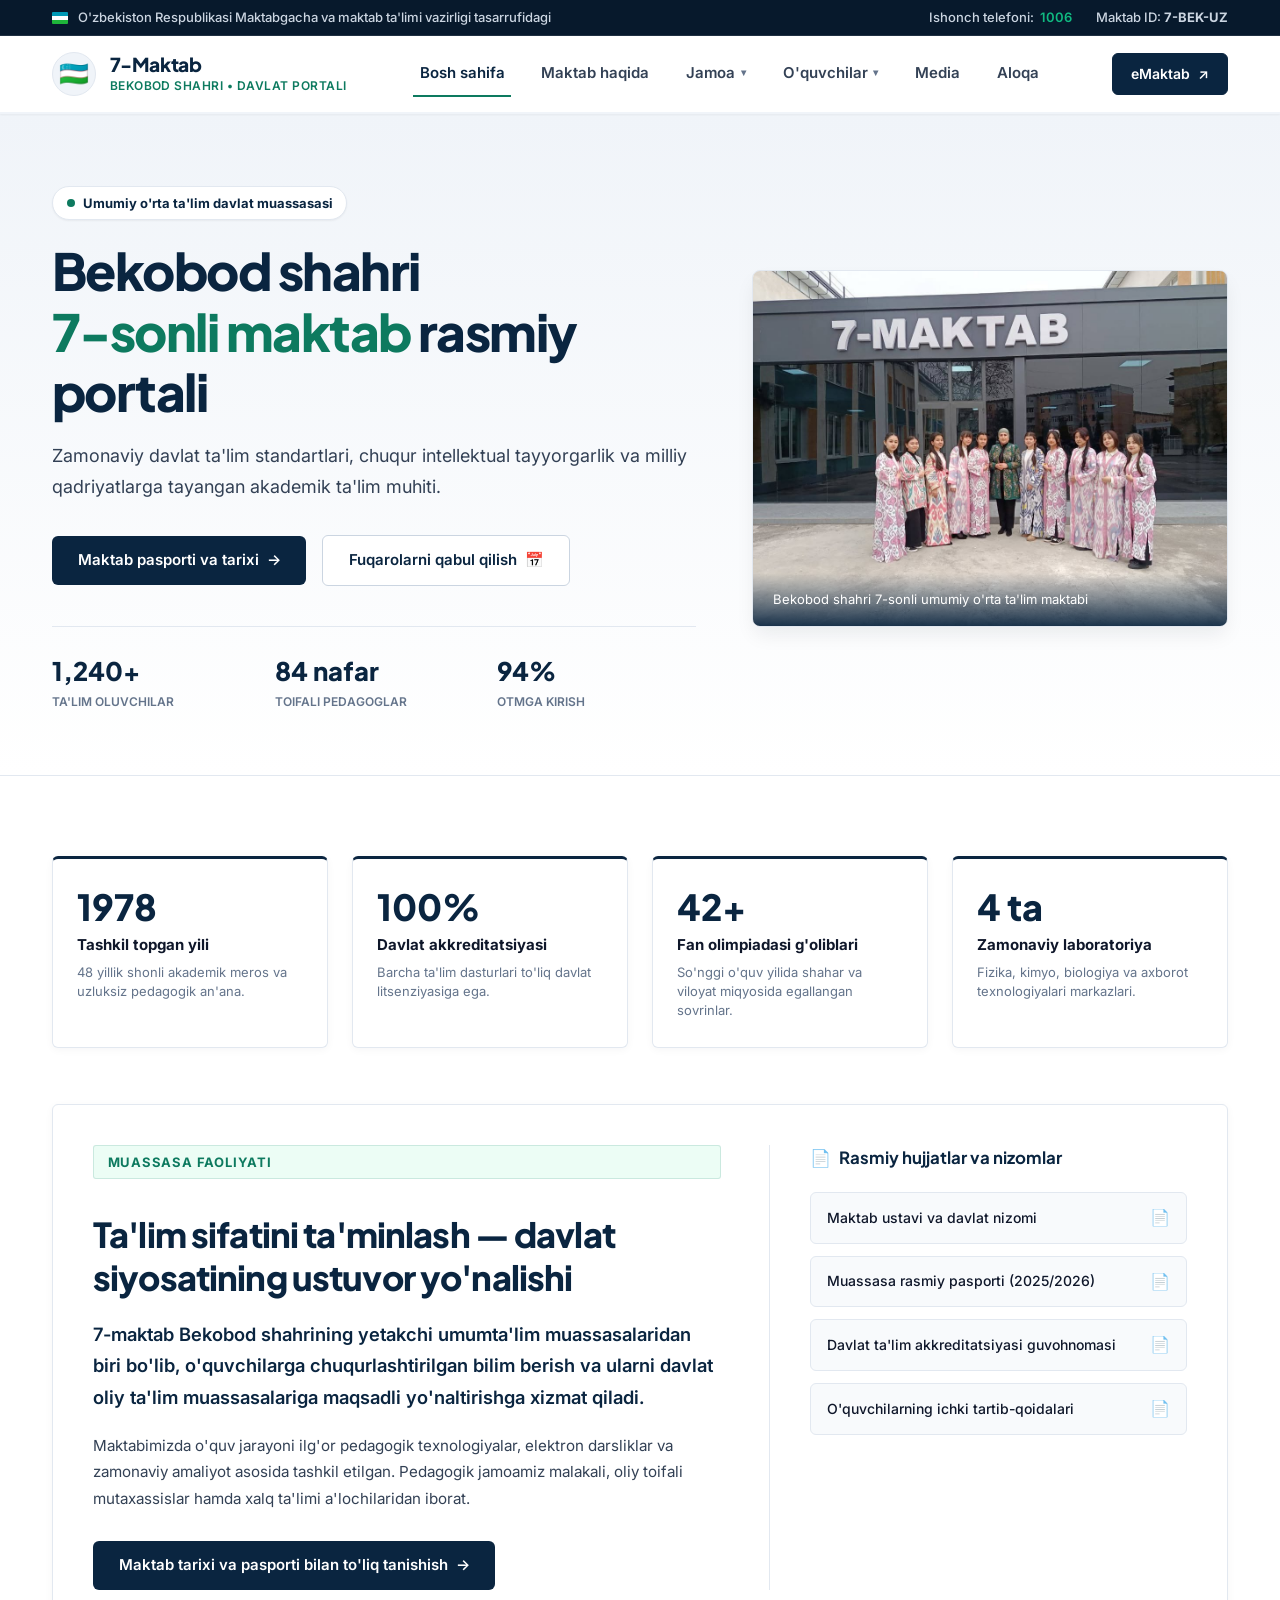
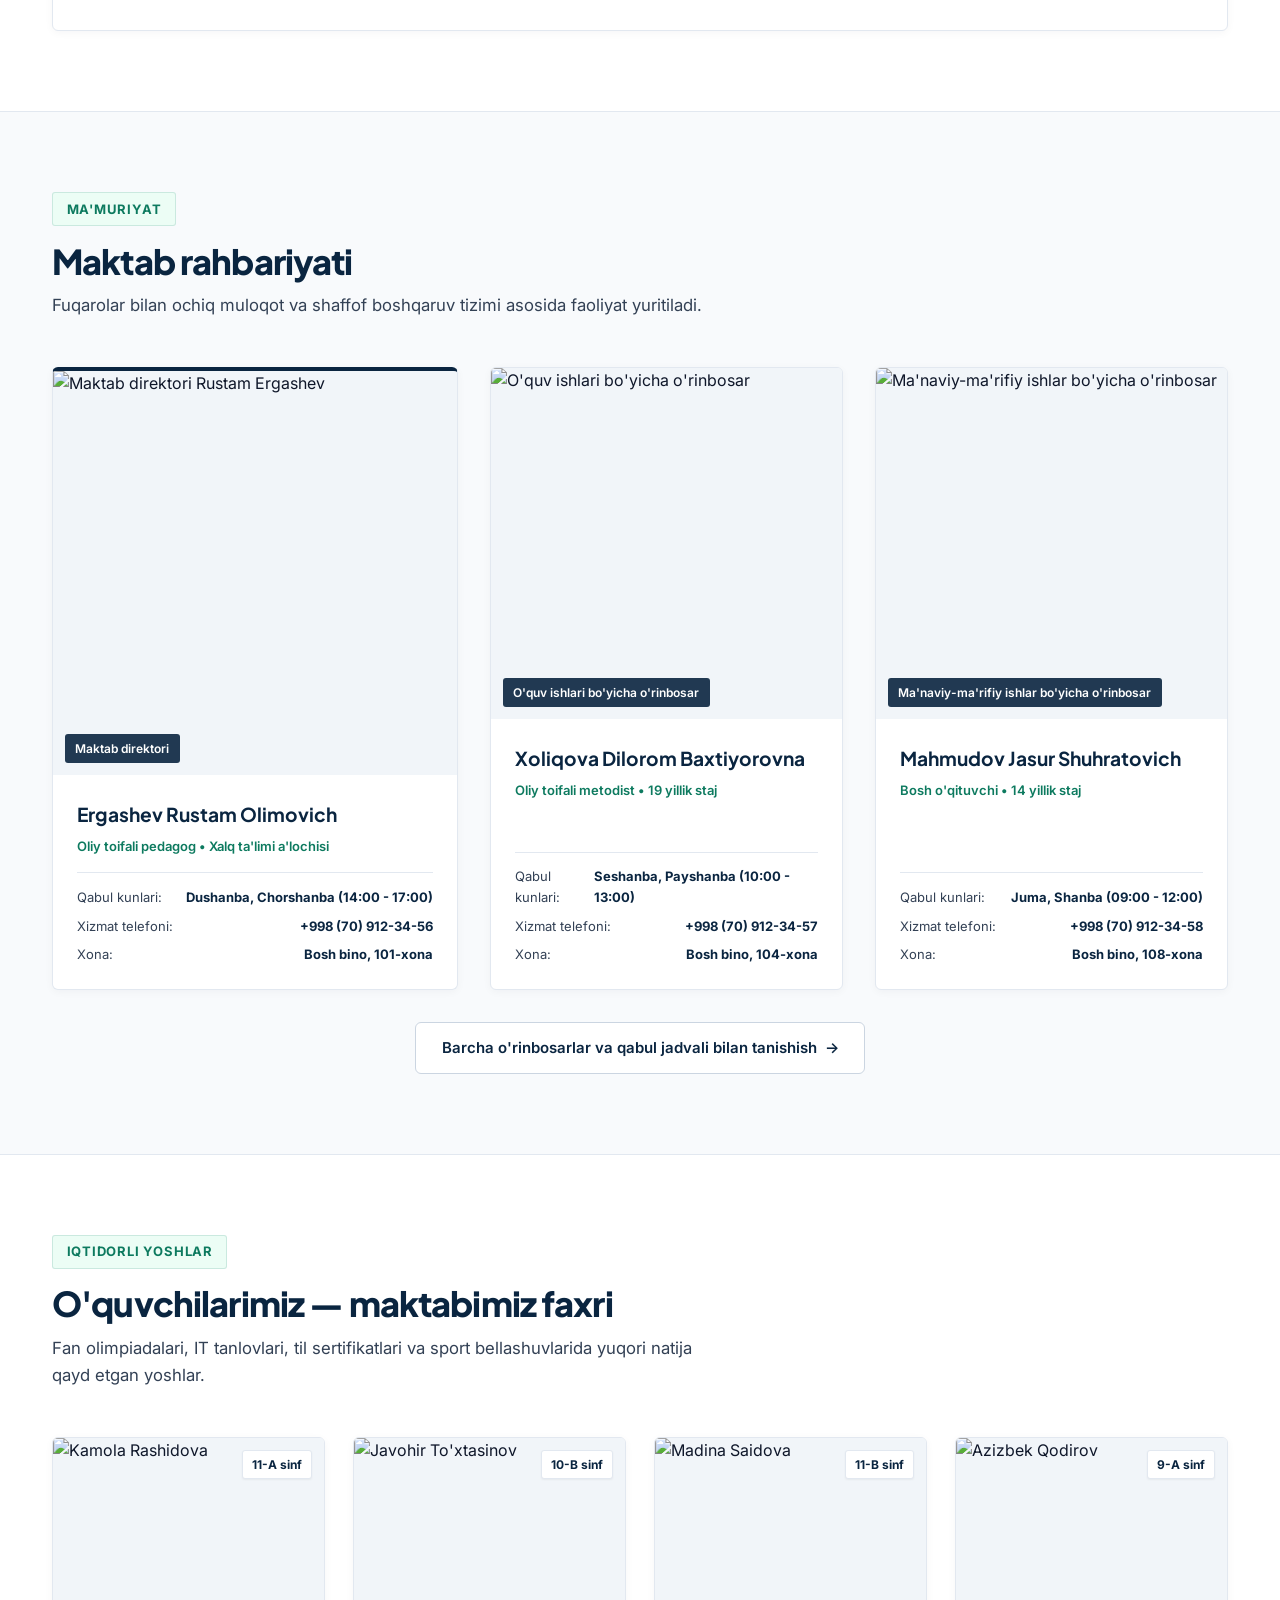
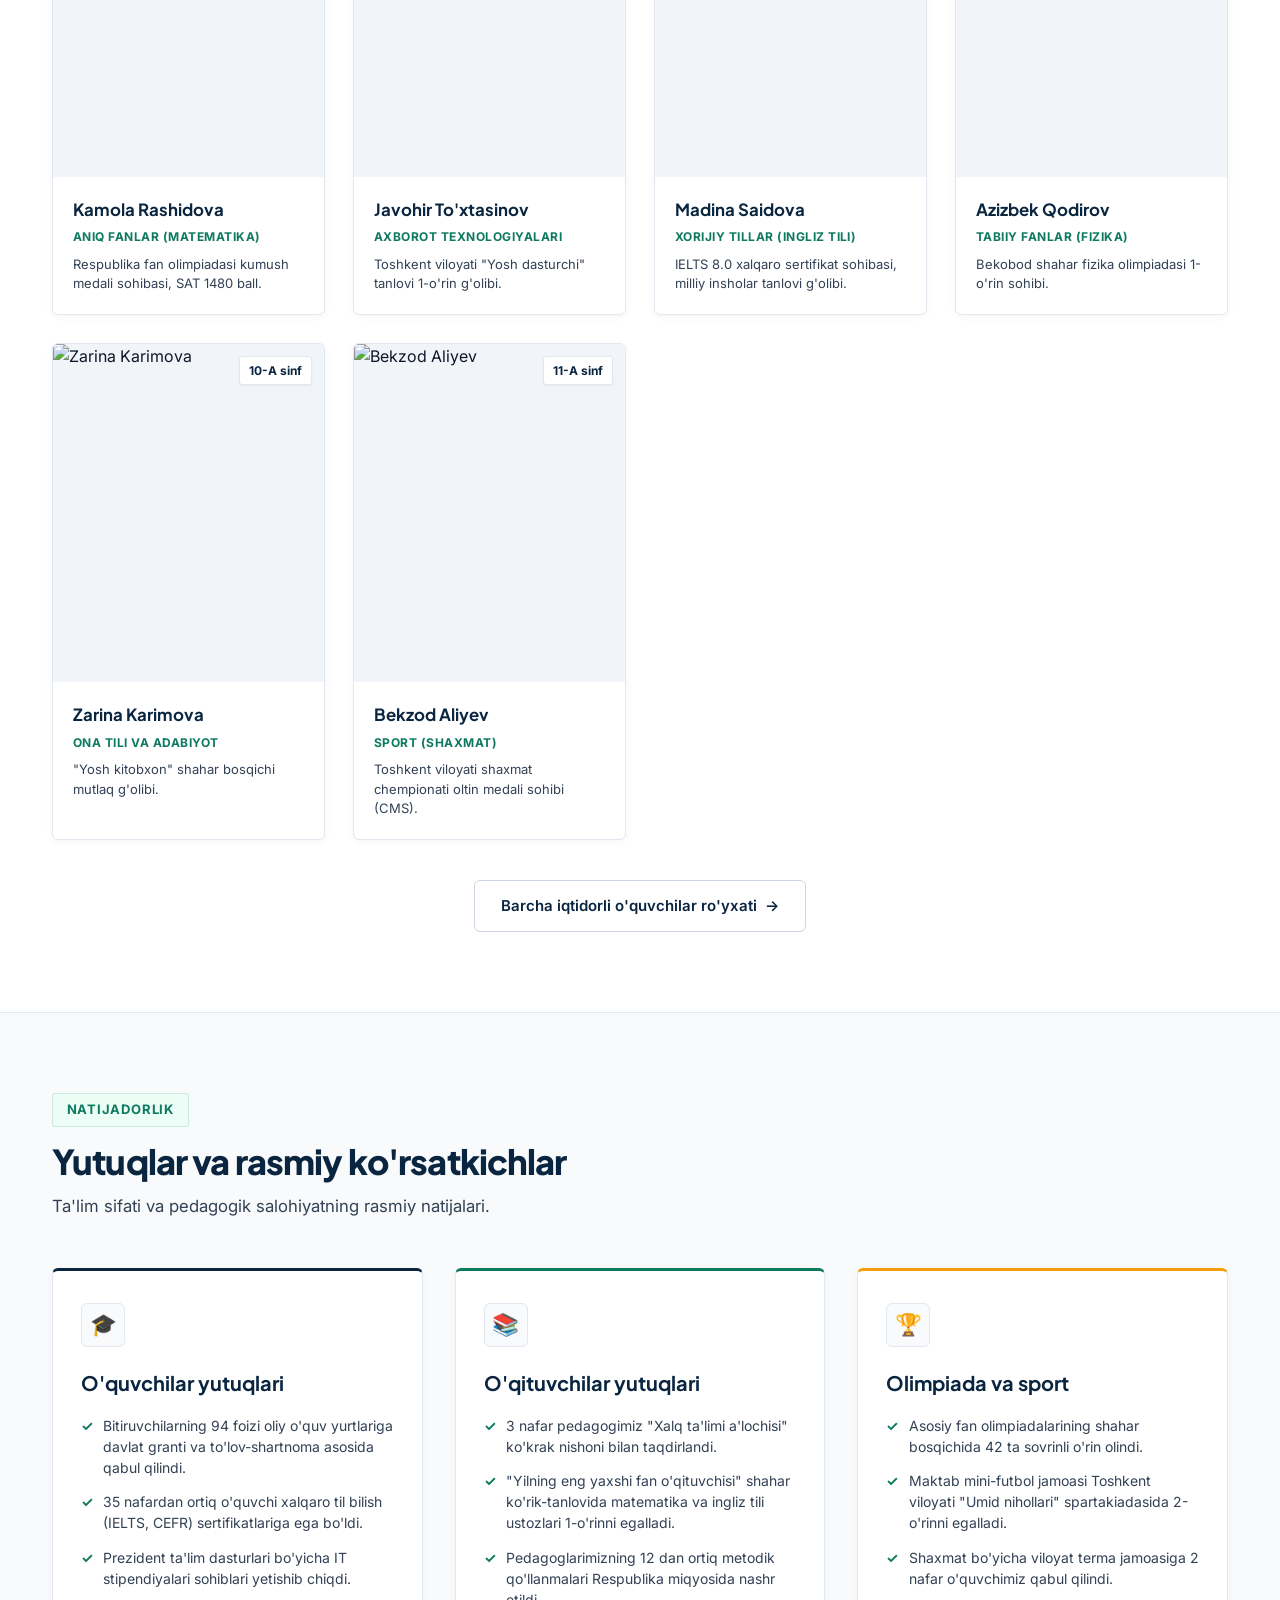
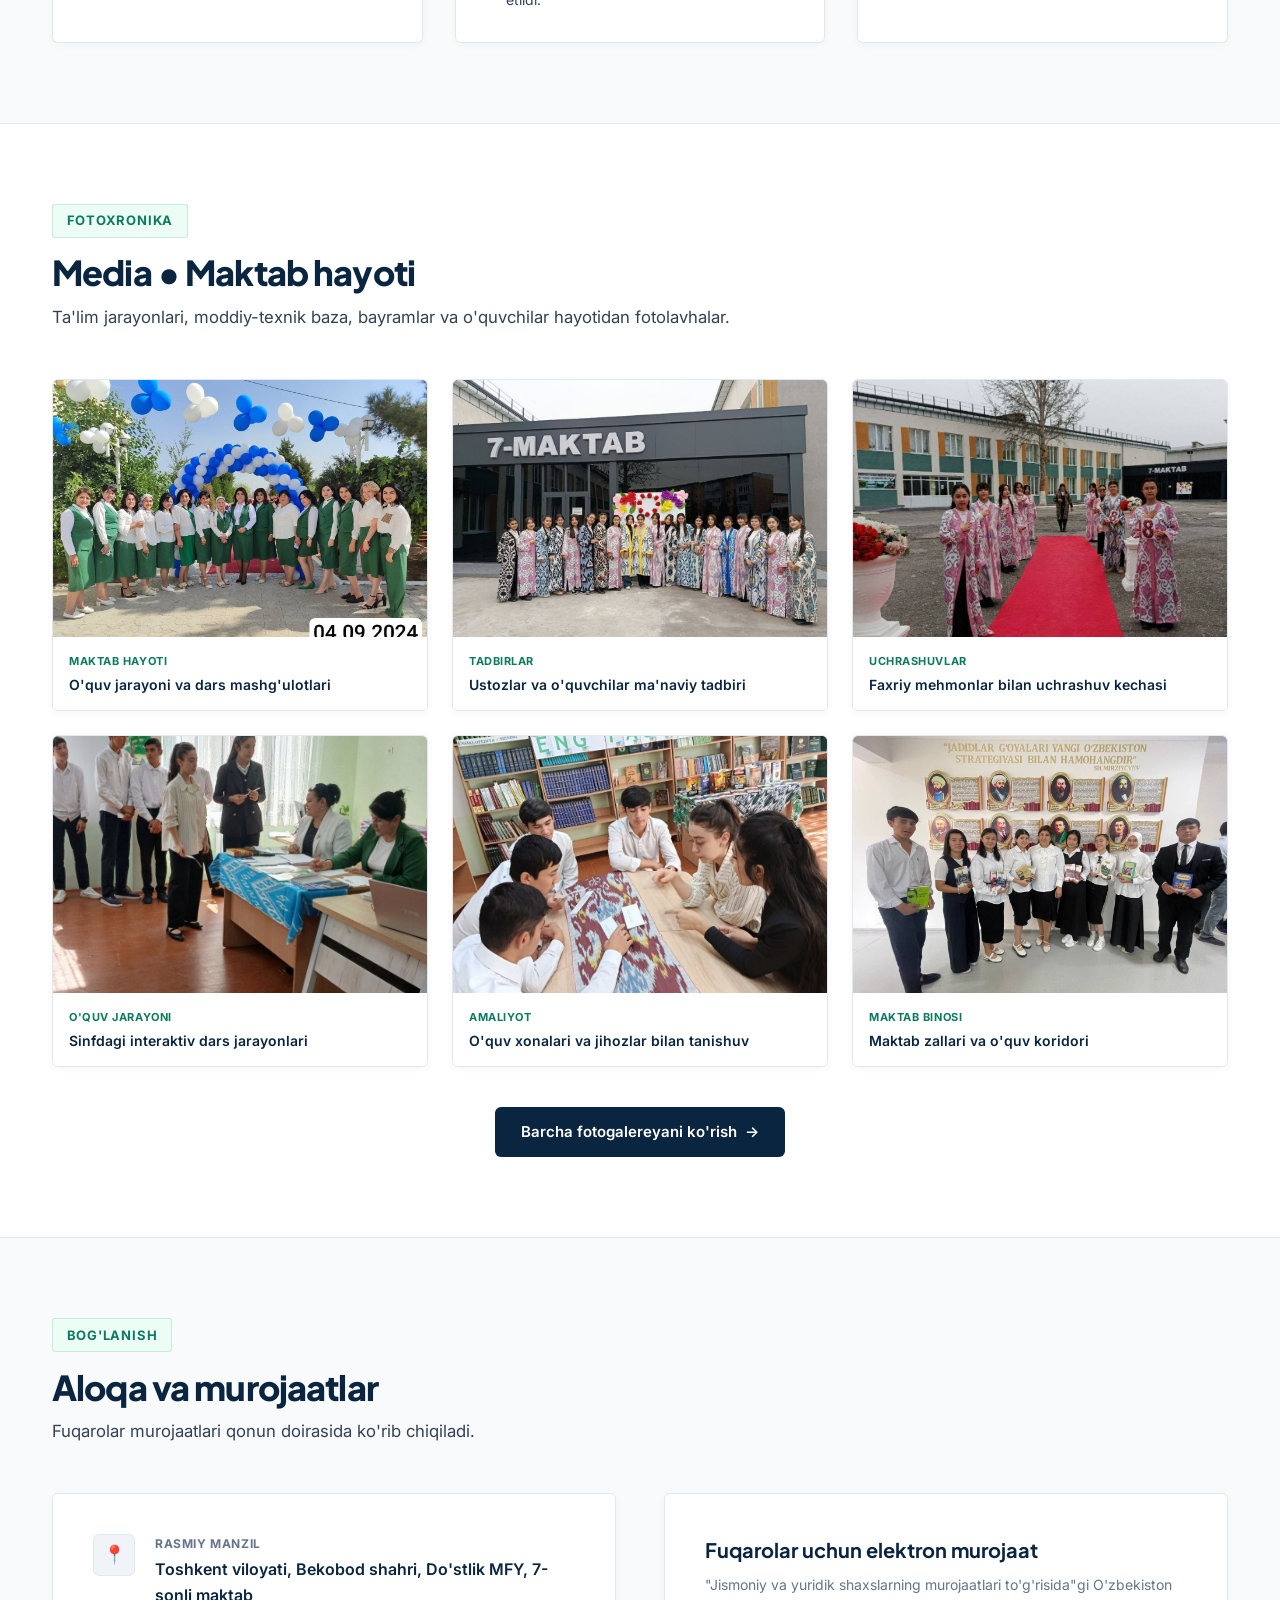
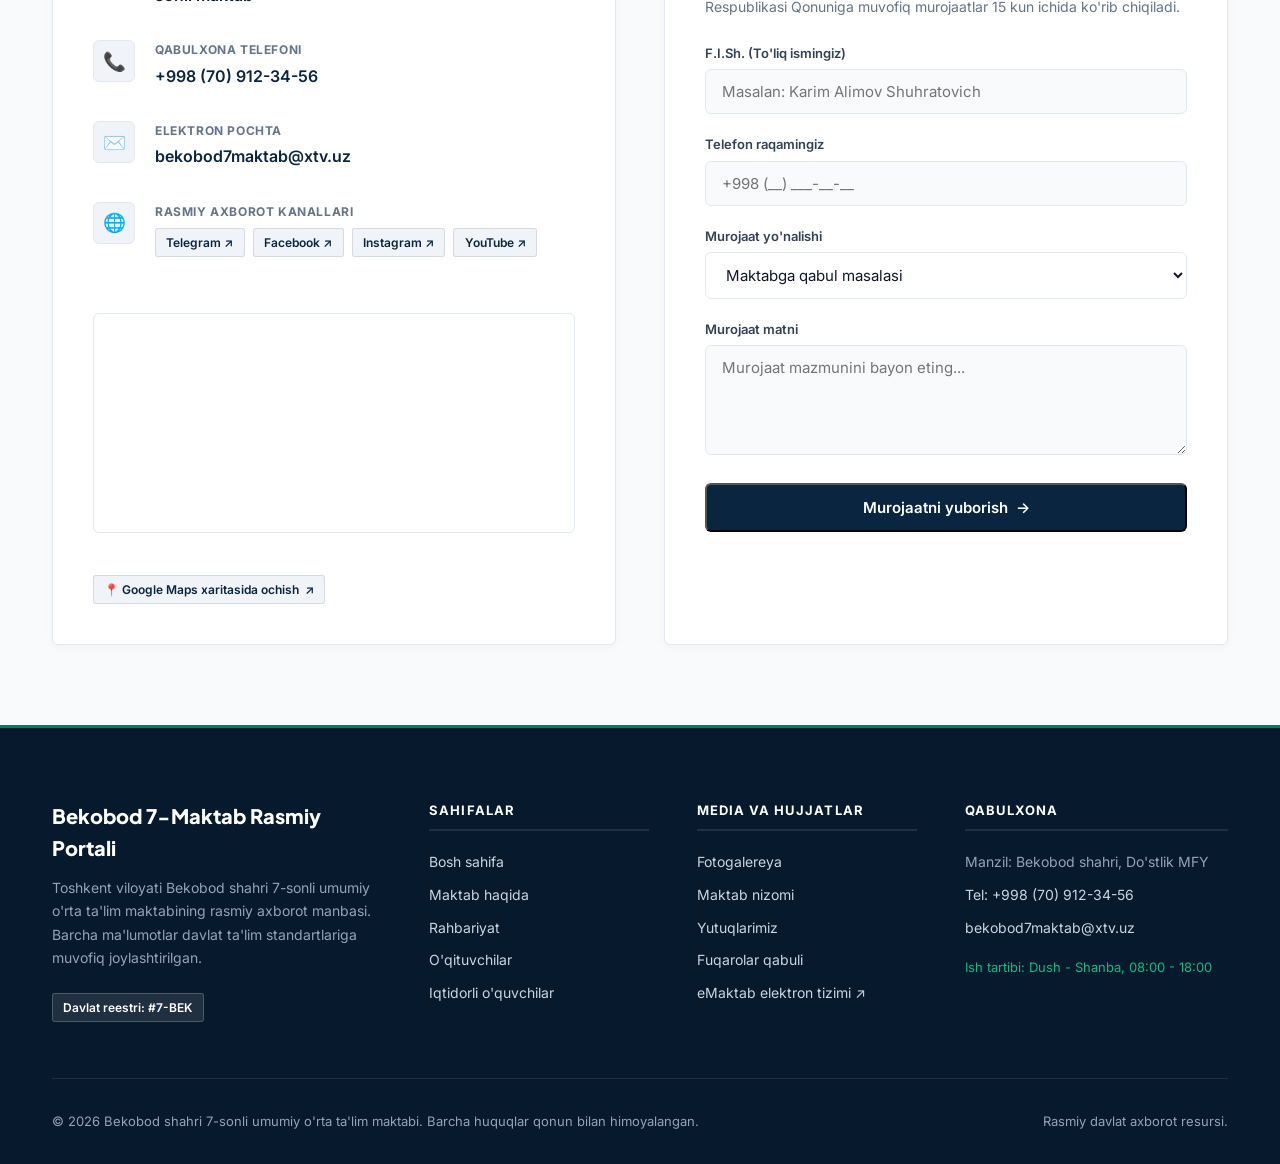
==== index.html @ 2a613c17 "Add files via upload" ====
<!DOCTYPE html>
<html lang="uz">
<head>
  <meta charset="UTF-8">
  <meta name="viewport" content="width=device-width, initial-scale=1.0">
  <meta name="description" content="Bekobod shahri 7-sonli umumiy o'rta ta'lim maktabi rasmiy davlat axborot portali. Maktab haqida ma'lumotlar, rahbariyat, o'qituvchilar, yutuqlar va eMaktab integratsiyasi.">
  <title>7-Sonli Maktab | Bekobod Shahri Rasmiy Portali</title>

  <!-- Favicon -->
  <link rel="icon" href="data:image/svg+xml,<svg xmlns=%22http://www.w3.org/2000/svg%22 viewBox=%220 0 100 100%22><text y=%22.9em%22 font-size=%2290%22>🏛️</text></svg>">

  <!-- Google Fonts: Inter & Plus Jakarta Sans -->
  <link rel="preconnect" href="https://fonts.googleapis.com">
  <link rel="preconnect" href="https://fonts.gstatic.com" crossorigin>
  <link href="https://fonts.googleapis.com/css2?family=Inter:wght@400;500;600;700;800&family=Plus+Jakarta+Sans:wght@600;700;800&display=swap" rel="stylesheet">

  <!-- CSS Stylesheets -->
  <link rel="stylesheet" href="css/style.css">
  <link rel="stylesheet" href="css/responsive.css">
</head>
<body>

  <!-- =========================================================================
       TOP GOVERNMENT BAR
       ========================================================================= -->
  <div class="top-gov-bar">
    <div class="site-container top-gov-inner">
      <div class="gov-portal-badge">
        <span class="gov-flag-icon"></span>
        <span>O'zbekiston Respublikasi Maktabgacha va maktab ta'limi vazirligi tasarrufidagi</span>
      </div>
      <div class="top-gov-links">
        <span class="top-gov-link">
          <span>Ishonch telefoni:</span>
          <a href="tel:1006" class="gov-hotline">1006</a>
        </span>
        <span class="top-gov-link">
          <span>Maktab ID: <strong>7-BEK-UZ</strong></span>
        </span>
      </div>
    </div>
  </div>

  <!-- =========================================================================
       1. NAVBAR
       Logo | Bosh sahifa | Maktab haqida | Jamoa ▾ | O‘quvchilar ▾ | Media | Aloqa | eMaktab
       ========================================================================= -->
  <header class="site-header" id="header">
    <div class="site-container header-inner">
      <!-- Logo with Emblem -->
      <a href="index.html" class="brand-box" aria-label="Bosh sahifa">
        <div class="emblem-icon">🇺🇿</div>
        <div class="brand-text">
          <span class="brand-main">7-Maktab</span>
          <span class="brand-sub">Bekobod shahri &bull; Davlat portali</span>
        </div>
      </a>

      <!-- Grouped Navigation Menu -->
      <nav class="nav-menu" id="navMenu">
        <div class="nav-item">
          <a href="index.html" class="nav-link active">Bosh sahifa</a>
        </div>

        <div class="nav-item">
          <a href="haqida.html" class="nav-link">Maktab haqida</a>
        </div>

        <!-- Jamoa Dropdown -->
        <div class="nav-item dropdown">
          <a href="rahbariyat.html" class="nav-link has-dropdown">
            <span>Jamoa</span>
            <span class="nav-chevron">&#9662;</span>
          </a>
          <div class="nav-dropdown">
            <a href="rahbariyat.html" class="dropdown-link">
              <span>Rahbariyat</span>
              <span>&rarr;</span>
            </a>
            <a href="oqituvchilar.html" class="dropdown-link">
              <span>O'qituvchilar</span>
              <span>&rarr;</span>
            </a>
          </div>
        </div>

        <!-- O'quvchilar Dropdown -->
        <div class="nav-item dropdown">
          <a href="oquvchilar.html" class="nav-link has-dropdown">
            <span>O'quvchilar</span>
            <span class="nav-chevron">&#9662;</span>
          </a>
          <div class="nav-dropdown">
            <a href="oquvchilar.html" class="dropdown-link">
              <span>Iqtidorli o'quvchilar</span>
              <span>&rarr;</span>
            </a>
            <a href="oquvchilar.html#yutuqlar" class="dropdown-link">
              <span>Yutuqlar</span>
              <span>&rarr;</span>
            </a>
            <a href="oquvchilar.html#tadbirlar" class="dropdown-link">
              <span>Tadbirlar</span>
              <span>&rarr;</span>
            </a>
          </div>
        </div>

        <!-- Media -->
        <div class="nav-item">
          <a href="galereya.html" class="nav-link">Media</a>
        </div>

        <!-- Aloqa -->
        <div class="nav-item">
          <a href="aloqa.html" class="nav-link">Aloqa</a>
        </div>
      </nav>

      <!-- Right Action: eMaktab Button & Mobile Hamburger -->
      <div class="header-actions">
        <a href="https://emaktab.uz" target="_blank" rel="noopener noreferrer" class="btn-emaktab-gov" title="Rasmiy eMaktab elektron kundalik tizimi">
          <span>eMaktab</span>
          <span>&#8599;</span>
        </a>

        <button class="mobile-toggle" id="mobileBurger" aria-label="Menyuni ochish" aria-expanded="false">
          <span></span>
          <span></span>
          <span></span>
        </button>
      </div>
    </div>
  </header>

  <main>
    <!-- =========================================================================
         2. HERO SECTION
         Maktab nomi | Qisqa ta’rif | Maktab binosi yoki o‘quvchilar rasmi
         ========================================================================= -->
    <section class="gov-hero" id="hero">
      <div class="site-container">
        <div class="gov-hero-grid">
          <div class="gov-hero-text">
            <div class="gov-hero-badge">
              <span class="circle-marker"></span>
              <span>Umumiy o'rta ta'lim davlat muassasasi</span>
            </div>

            <h1 class="gov-hero-title">
              Bekobod shahri <br>
              <span>7-sonli maktab</span> rasmiy portali
            </h1>

            <p class="gov-hero-lead">
              Zamonaviy davlat ta'lim standartlari, chuqur intellektual tayyorgarlik va milliy qadriyatlarga tayangan akademik ta'lim muhiti.
            </p>

            <div class="gov-hero-actions">
              <a href="haqida.html" class="btn-gov-primary">
                <span>Maktab pasporti va tarixi</span>
                <span>&rarr;</span>
              </a>
              <a href="aloqa.html" class="btn-gov-secondary">
                <span>Fuqarolarni qabul qilish</span>
                <span>&#128197;</span>
              </a>
            </div>

            <div class="hero-quick-stats">
              <div class="quick-stat-item">
                <span class="quick-stat-num">1,240+</span>
                <span class="quick-stat-label">Ta'lim oluvchilar</span>
              </div>
              <div class="quick-stat-item">
                <span class="quick-stat-num">84 nafar</span>
                <span class="quick-stat-label">Toifali pedagoglar</span>
              </div>
              <div class="quick-stat-item">
                <span class="quick-stat-num">94%</span>
                <span class="quick-stat-label">OTMga kirish</span>
              </div>
            </div>
          </div>

          <!-- Hero Image Panel -->
          <div class="hero-photo-panel">
            <img 
              src="rasmlar/480328134_122145293906498253_6584458723317994049_n.jpg" 
              alt="Bekobod 7-maktab o'quv jarayoni va jamoasi"
              loading="eager"
            >
            <div class="hero-photo-caption">
              Bekobod shahri 7-sonli umumiy o'rta ta'lim maktabi
            </div>
          </div>
        </div>
      </div>
    </section>

    <!-- =========================================================================
         3. MAKTAB HAQIDA
         Qisqa ma’lumot | Maktab tarixi | Asosiy statistikalar
         ========================================================================= -->
    <section class="site-section" id="about-summary">
      <div class="site-container">
        <!-- Statistikalar Grid -->
        <div class="stats-grid">
          <div class="stat-card">
            <div class="stat-number">1978</div>
            <div class="stat-label">Tashkil topgan yili</div>
            <p class="stat-desc">48 yillik shonli akademik meros va uzluksiz pedagogik an'ana.</p>
          </div>

          <div class="stat-card">
            <div class="stat-number">100%</div>
            <div class="stat-label">Davlat akkreditatsiyasi</div>
            <p class="stat-desc">Barcha ta'lim dasturlari to'liq davlat litsenziyasiga ega.</p>
          </div>

          <div class="stat-card">
            <div class="stat-number">42+</div>
            <div class="stat-label">Fan olimpiadasi g'oliblari</div>
            <p class="stat-desc">So'nggi o'quv yilida shahar va viloyat miqyosida egallangan sovrinlar.</p>
          </div>

          <div class="stat-card">
            <div class="stat-number">4 ta</div>
            <div class="stat-label">Zamonaviy laboratoriya</div>
            <p class="stat-desc">Fizika, kimyo, biologiya va axborot texnologiyalari markazlari.</p>
          </div>
        </div>

        <!-- Overview & Hujjatlar -->
        <div class="about-overview-grid">
          <div class="about-text-col">
            <span class="section-tag">Muassasa faoliyati</span>
            <h2 class="section-title">Ta'lim sifatini ta'minlash — davlat siyosatining ustuvor yo'nalishi</h2>
            <p class="about-text-lead">
              7-maktab Bekobod shahrining yetakchi umumta'lim muassasalaridan biri bo'lib, o'quvchilarga chuqurlashtirilgan bilim berish va ularni davlat oliy ta'lim muassasalariga maqsadli yo'naltirishga xizmat qiladi.
            </p>
            <p class="about-text-body">
              Maktabimizda o'quv jarayoni ilg'or pedagogik texnologiyalar, elektron darsliklar va zamonaviy amaliyot asosida tashkil etilgan. Pedagogik jamoamiz malakali, oliy toifali mutaxassislar hamda xalq ta'limi a'lochilaridan iborat.
            </p>
            <div style="margin-top: 0.5rem;">
              <a href="haqida.html" class="btn-gov-primary">
                <span>Maktab tarixi va pasporti bilan to'liq tanishish</span>
                <span>&rarr;</span>
              </a>
            </div>
          </div>

          <!-- Me'yoriy-huquqiy hujjatlar -->
          <div class="about-documents-col">
            <h3 class="doc-box-title">
              <span>📄</span>
              <span>Rasmiy hujjatlar va nizomlar</span>
            </h3>
            <div class="doc-list">
              <a href="haqida.html#nizom" class="doc-item">
                <span>Maktab ustavi va davlat nizomi</span>
                <span class="doc-icon">&#128196;</span>
              </a>
              <a href="haqida.html#pasport" class="doc-item">
                <span>Muassasa rasmiy pasporti (2025/2026)</span>
                <span class="doc-icon">&#128196;</span>
              </a>
              <a href="haqida.html#litsenziya" class="doc-item">
                <span>Davlat ta'lim akkreditatsiyasi guvohnomasi</span>
                <span class="doc-icon">&#128196;</span>
              </a>
              <a href="haqida.html#odob-axloq" class="doc-item">
                <span>O'quvchilarning ichki tartib-qoidalari</span>
                <span class="doc-icon">&#128196;</span>
              </a>
            </div>
          </div>
        </div>
      </div>
    </section>

    <!-- =========================================================================
         4. RAHBARIYAT SECTION
         Direktor | Direktor o‘rinbosarlari
         ========================================================================= -->
    <section class="site-section bg-subtle border-top" id="leadership">
      <div class="site-container">
        <div class="section-header">
          <span class="section-tag">Ma'muriyat</span>
          <h2 class="section-title">Maktab rahbariyati</h2>
          <p class="section-desc">Fuqarolar bilan ochiq muloqot va shaffof boshqaruv tizimi asosida faoliyat yuritiladi.</p>
        </div>

        <div class="leadership-grid">
          <!-- Direktor -->
          <div class="leader-card director-feature">
            <div class="leader-photo-box">
              <img src="https://images.unsplash.com/photo-1560250097-0b93528c311a?auto=format&fit=crop&w=700&q=80" alt="Maktab direktori Rustam Ergashev">
              <span class="leader-role-badge">Maktab direktori</span>
            </div>
            <div class="leader-body">
              <h3 class="leader-name">Ergashev Rustam Olimovich</h3>
              <div class="leader-qualification">Oliy toifali pedagog &bull; Xalq ta'limi a'lochisi</div>
              
              <div class="leader-details-table">
                <div class="detail-row">
                  <span>Qabul kunlari:</span>
                  <strong>Dushanba, Chorshanba (14:00 - 17:00)</strong>
                </div>
                <div class="detail-row">
                  <span>Xizmat telefoni:</span>
                  <strong>+998 (70) 912-34-56</strong>
                </div>
                <div class="detail-row">
                  <span>Xona:</span>
                  <strong>Bosh bino, 101-xona</strong>
                </div>
              </div>
            </div>
          </div>

          <!-- O'quv ishlari bo'yicha o'rinbosar -->
          <div class="leader-card">
            <div class="leader-photo-box">
              <img src="https://images.unsplash.com/photo-1573496359142-b8d87734a5a2?auto=format&fit=crop&w=700&q=80" alt="O'quv ishlari bo'yicha o'rinbosar">
              <span class="leader-role-badge">O'quv ishlari bo'yicha o'rinbosar</span>
            </div>
            <div class="leader-body">
              <h3 class="leader-name">Xoliqova Dilorom Baxtiyorovna</h3>
              <div class="leader-qualification">Oliy toifali metodist &bull; 19 yillik staj</div>

              <div class="leader-details-table">
                <div class="detail-row">
                  <span>Qabul kunlari:</span>
                  <strong>Seshanba, Payshanba (10:00 - 13:00)</strong>
                </div>
                <div class="detail-row">
                  <span>Xizmat telefoni:</span>
                  <strong>+998 (70) 912-34-57</strong>
                </div>
                <div class="detail-row">
                  <span>Xona:</span>
                  <strong>Bosh bino, 104-xona</strong>
                </div>
              </div>
            </div>
          </div>

          <!-- Ma'naviy-ma'rifiy ishlar bo'yicha o'rinbosar -->
          <div class="leader-card">
            <div class="leader-photo-box">
              <img src="https://images.unsplash.com/photo-1506794778202-cad84cf45f1d?auto=format&fit=crop&w=700&q=80" alt="Ma'naviy-ma'rifiy ishlar bo'yicha o'rinbosar">
              <span class="leader-role-badge">Ma'naviy-ma'rifiy ishlar bo'yicha o'rinbosar</span>
            </div>
            <div class="leader-body">
              <h3 class="leader-name">Mahmudov Jasur Shuhratovich</h3>
              <div class="leader-qualification">Bosh o'qituvchi &bull; 14 yillik staj</div>

              <div class="leader-details-table">
                <div class="detail-row">
                  <span>Qabul kunlari:</span>
                  <strong>Juma, Shanba (09:00 - 12:00)</strong>
                </div>
                <div class="detail-row">
                  <span>Xizmat telefoni:</span>
                  <strong>+998 (70) 912-34-58</strong>
                </div>
                <div class="detail-row">
                  <span>Xona:</span>
                  <strong>Bosh bino, 108-xona</strong>
                </div>
              </div>
            </div>
          </div>
        </div>

        <div style="margin-top: 2rem; text-align: center;">
          <a href="rahbariyat.html" class="btn-gov-secondary">
            <span>Barcha o'rinbosarlar va qabul jadvali bilan tanishish</span>
            <span>&rarr;</span>
          </a>
        </div>
      </div>
    </section>

    <!-- =========================================================================
         5. IQTIDORLI O‘QUVCHILAR SECTION
         6–8 ta o‘quvchi | Rasm | F.I.Sh. | Sinfi | Yo‘nalishi | Asosiy yutug‘i
         ========================================================================= -->
    <section class="site-section border-top" id="gifted-students">
      <div class="site-container">
        <div class="section-header">
          <span class="section-tag">Iqtidorli yoshlar</span>
          <h2 class="section-title">O'quvchilarimiz — maktabimiz faxri</h2>
          <p class="section-desc">Fan olimpiadalari, IT tanlovlari, til sertifikatlari va sport bellashuvlarida yuqori natija qayd etgan yoshlar.</p>
        </div>

        <div class="students-grid">
          <!-- 1 -->
          <div class="student-card">
            <div class="student-photo-wrapper">
              <img src="https://images.unsplash.com/photo-1534528741775-53994a69daeb?auto=format&fit=crop&w=600&q=80" alt="Kamola Rashidova" loading="lazy">
              <span class="student-grade-pill">11-A sinf</span>
            </div>
            <div class="student-info">
              <h3 class="student-name">Kamola Rashidova</h3>
              <div class="student-field">Aniq fanlar (Matematika)</div>
              <p class="student-achievement">Respublika fan olimpiadasi kumush medali sohibasi, SAT 1480 ball.</p>
            </div>
          </div>

          <!-- 2 -->
          <div class="student-card">
            <div class="student-photo-wrapper">
              <img src="https://images.unsplash.com/photo-1539571696357-5a69c17a67c6?auto=format&fit=crop&w=600&q=80" alt="Javohir To'xtasinov" loading="lazy">
              <span class="student-grade-pill">10-B sinf</span>
            </div>
            <div class="student-info">
              <h3 class="student-name">Javohir To'xtasinov</h3>
              <div class="student-field">Axborot texnologiyalari</div>
              <p class="student-achievement">Toshkent viloyati "Yosh dasturchi" tanlovi 1-o'rin g'olibi.</p>
            </div>
          </div>

          <!-- 3 -->
          <div class="student-card">
            <div class="student-photo-wrapper">
              <img src="https://images.unsplash.com/photo-1517841905240-472988babdf9?auto=format&fit=crop&w=600&q=80" alt="Madina Saidova" loading="lazy">
              <span class="student-grade-pill">11-B sinf</span>
            </div>
            <div class="student-info">
              <h3 class="student-name">Madina Saidova</h3>
              <div class="student-field">Xorijiy tillar (Ingliz tili)</div>
              <p class="student-achievement">IELTS 8.0 xalqaro sertifikat sohibasi, milliy insholar tanlovi g'olibi.</p>
            </div>
          </div>

          <!-- 4 -->
          <div class="student-card">
            <div class="student-photo-wrapper">
              <img src="https://images.unsplash.com/photo-1507003211169-0a1dd7228f2d?auto=format&fit=crop&w=600&q=80" alt="Azizbek Qodirov" loading="lazy">
              <span class="student-grade-pill">9-A sinf</span>
            </div>
            <div class="student-info">
              <h3 class="student-name">Azizbek Qodirov</h3>
              <div class="student-field">Tabiiy fanlar (Fizika)</div>
              <p class="student-achievement">Bekobod shahar fizika olimpiadasi 1-o'rin sohibi.</p>
            </div>
          </div>

          <!-- 5 -->
          <div class="student-card">
            <div class="student-photo-wrapper">
              <img src="https://images.unsplash.com/photo-1524504388940-b1c1722653e1?auto=format&fit=crop&w=600&q=80" alt="Zarina Karimova" loading="lazy">
              <span class="student-grade-pill">10-A sinf</span>
            </div>
            <div class="student-info">
              <h3 class="student-name">Zarina Karimova</h3>
              <div class="student-field">Ona tili va adabiyot</div>
              <p class="student-achievement">"Yosh kitobxon" shahar bosqichi mutlaq g'olibi.</p>
            </div>
          </div>

          <!-- 6 -->
          <div class="student-card">
            <div class="student-photo-wrapper">
              <img src="https://images.unsplash.com/photo-1500648767791-00dcc994a43e?auto=format&fit=crop&w=600&q=80" alt="Bekzod Aliyev" loading="lazy">
              <span class="student-grade-pill">11-A sinf</span>
            </div>
            <div class="student-info">
              <h3 class="student-name">Bekzod Aliyev</h3>
              <div class="student-field">Sport (Shaxmat)</div>
              <p class="student-achievement">Toshkent viloyati shaxmat chempionati oltin medali sohibi (CMS).</p>
            </div>
          </div>
        </div>

        <div style="margin-top: 2.5rem; text-align: center;">
          <a href="oquvchilar.html" class="btn-gov-secondary">
            <span>Barcha iqtidorli o'quvchilar ro'yxati</span>
            <span>&rarr;</span>
          </a>
        </div>
      </div>
    </section>

    <!-- =========================================================================
         6. YUTUQLAR SECTION
         O‘quvchilar yutuqlari | O‘qituvchilar yutuqlari | Olimpiada, tanlov va sport
         ========================================================================= -->
    <section class="site-section bg-subtle border-top" id="achievements">
      <div class="site-container">
        <div class="section-header">
          <span class="section-tag">Natijadorlik</span>
          <h2 class="section-title">Yutuqlar va rasmiy ko'rsatkichlar</h2>
          <p class="section-desc">Ta'lim sifati va pedagogik salohiyatning rasmiy natijalari.</p>
        </div>

        <div class="achievements-tabs-grid">
          <!-- O'quvchilar yutuqlari -->
          <div class="achievement-block">
            <div class="achieve-icon">🎓</div>
            <h3 class="achieve-category-title">O'quvchilar yutuqlari</h3>
            <div class="achieve-bullets-list">
              <div class="achieve-bullet-item">
                <span class="achieve-check">&#10003;</span>
                <span>Bitiruvchilarning 94 foizi oliy o'quv yurtlariga davlat granti va to'lov-shartnoma asosida qabul qilindi.</span>
              </div>
              <div class="achieve-bullet-item">
                <span class="achieve-check">&#10003;</span>
                <span>35 nafardan ortiq o'quvchi xalqaro til bilish (IELTS, CEFR) sertifikatlariga ega bo'ldi.</span>
              </div>
              <div class="achieve-bullet-item">
                <span class="achieve-check">&#10003;</span>
                <span>Prezident ta'lim dasturlari bo'yicha IT stipendiyalari sohiblari yetishib chiqdi.</span>
              </div>
            </div>
          </div>

          <!-- O'qituvchilar yutuqlari -->
          <div class="achievement-block teacher-achieve">
            <div class="achieve-icon">📚</div>
            <h3 class="achieve-category-title">O'qituvchilar yutuqlari</h3>
            <div class="achieve-bullets-list">
              <div class="achieve-bullet-item">
                <span class="achieve-check">&#10003;</span>
                <span>3 nafar pedagogimiz "Xalq ta'limi a'lochisi" ko'krak nishoni bilan taqdirlandi.</span>
              </div>
              <div class="achieve-bullet-item">
                <span class="achieve-check">&#10003;</span>
                <span>"Yilning eng yaxshi fan o'qituvchisi" shahar ko'rik-tanlovida matematika va ingliz tili ustozlari 1-o'rinni egalladi.</span>
              </div>
              <div class="achieve-bullet-item">
                <span class="achieve-check">&#10003;</span>
                <span>Pedagoglarimizning 12 dan ortiq metodik qo'llanmalari Respublika miqyosida nashr etildi.</span>
              </div>
            </div>
          </div>

          <!-- Olimpiada, tanlov va sport -->
          <div class="achievement-block olympiad-achieve">
            <div class="achieve-icon">🏆</div>
            <h3 class="achieve-category-title">Olimpiada va sport</h3>
            <div class="achieve-bullets-list">
              <div class="achieve-bullet-item">
                <span class="achieve-check">&#10003;</span>
                <span>Asosiy fan olimpiadalarining shahar bosqichida 42 ta sovrinli o'rin olindi.</span>
              </div>
              <div class="achieve-bullet-item">
                <span class="achieve-check">&#10003;</span>
                <span>Maktab mini-futbol jamoasi Toshkent viloyati "Umid nihollari" spartakiadasida 2-o'rinni egalladi.</span>
              </div>
              <div class="achieve-bullet-item">
                <span class="achieve-check">&#10003;</span>
                <span>Shaxmat bo'yicha viloyat terma jamoasiga 2 nafar o'quvchimiz qabul qilindi.</span>
              </div>
            </div>
          </div>
        </div>
      </div>
    </section>

    <!-- =========================================================================
         7. GALEREYA (MEDIA) SECTION
         Maktab hayotidan rasmlar | Tadbirlar | O‘quv jarayoni | Maktab binosi
         ========================================================================= -->
    <section class="site-section border-top" id="gallery-preview">
      <div class="site-container">
        <div class="section-header">
          <span class="section-tag">Fotoxronika</span>
          <h2 class="section-title">Media &bull; Maktab hayoti</h2>
          <p class="section-desc">Ta'lim jarayonlari, moddiy-texnik baza, bayramlar va o'quvchilar hayotidan fotolavhalar.</p>
        </div>

        <div class="gallery-grid">
          <!-- 1. Maktab binosi -->
          <div class="gallery-card" data-lightbox>
            <div class="gallery-img-wrapper">
              <img src="rasmlar/469616620_122129344532498253_7558529109033581826_n.jpg" alt="Maktab faoliyati">
            </div>
            <div class="gallery-meta">
              <div class="gallery-category-tag">Maktab hayoti</div>
              <div class="gallery-title">O'quv jarayoni va dars mashg'ulotlari</div>
            </div>
          </div>

          <!-- 2. Tadbirlar -->
          <div class="gallery-card" data-lightbox>
            <div class="gallery-img-wrapper">
              <img src="rasmlar/481079541_122145293990498253_5833707627255759971_n.jpg" alt="Maktab jamoasi">
            </div>
            <div class="gallery-meta">
              <div class="gallery-category-tag">Tadbirlar</div>
              <div class="gallery-title">Ustozlar va o'quvchilar ma'naviy tadbiri</div>
            </div>
          </div>

          <!-- 3. Bayram tadbiri -->
          <div class="gallery-card" data-lightbox>
            <div class="gallery-img-wrapper">
              <img src="rasmlar/481252569_122145294128498253_6003079283742534132_n.jpg" alt="Tadbir va faxriylar">
            </div>
            <div class="gallery-meta">
              <div class="gallery-category-tag">Uchrashuvlar</div>
              <div class="gallery-title">Faxriy mehmonlar bilan uchrashuv kechasi</div>
            </div>
          </div>

          <!-- 4. O'quv jarayoni -->
          <div class="gallery-card" data-lightbox>
            <div class="gallery-img-wrapper">
              <img src="rasmlar/0832b6d3-07c8-41b1-b92b-61be829a354a.jfif" alt="Sinf mashg'uloti">
            </div>
            <div class="gallery-meta">
              <div class="gallery-category-tag">O'quv jarayoni</div>
              <div class="gallery-title">Sinfdagi interaktiv dars jarayonlari</div>
            </div>
          </div>

          <!-- 5. Fan xonasi -->
          <div class="gallery-card" data-lightbox>
            <div class="gallery-img-wrapper">
              <img src="rasmlar/3a7cca09-77d1-4b60-add9-1db3f2919be5.jfif" alt="Fan xonasi">
            </div>
            <div class="gallery-meta">
              <div class="gallery-category-tag">Amaliyot</div>
              <div class="gallery-title">O'quv xonalari va jihozlar bilan tanishuv</div>
            </div>
          </div>

          <!-- 6. Maktab binosi -->
          <div class="gallery-card" data-lightbox>
            <div class="gallery-img-wrapper">
              <img src="rasmlar/41f7bba3-6402-473a-89d2-4d32f1a3c781.jfif" alt="Maktab infratuzilmasi">
            </div>
            <div class="gallery-meta">
              <div class="gallery-category-tag">Maktab binosi</div>
              <div class="gallery-title">Maktab zallari va o'quv koridori</div>
            </div>
          </div>
        </div>

        <div style="text-align: center;">
          <a href="galereya.html" class="btn-gov-primary">
            <span>Barcha fotogalereyani ko'rish</span>
            <span>&rarr;</span>
          </a>
        </div>
      </div>
    </section>

    <!-- =========================================================================
         8. ALOQA SECTION
         Manzil | Telefon | Email | Xarita | Ijtimoiy tarmoqlar
         ========================================================================= -->
    <section class="site-section bg-subtle border-top" id="contact">
      <div class="site-container">
        <div class="section-header">
          <span class="section-tag">Bog'lanish</span>
          <h2 class="section-title">Aloqa va murojaatlar</h2>
          <p class="section-desc">Fuqarolar murojaatlari qonun doirasida ko'rib chiqiladi.</p>
        </div>

        <div class="contact-grid">
          <!-- Chap taraf: Aloqa ma'lumotlari -->
          <div class="contact-info-card">
            <!-- Manzil -->
            <div class="contact-entry">
              <div class="contact-entry-icon">📍</div>
              <div>
                <div class="contact-entry-label">Rasmiy manzil</div>
                <div class="contact-entry-val">Toshkent viloyati, Bekobod shahri, Do'stlik MFY, 7-sonli maktab</div>
              </div>
            </div>

            <!-- Telefon -->
            <div class="contact-entry">
              <div class="contact-entry-icon">📞</div>
              <div>
                <div class="contact-entry-label">Qabulxona telefoni</div>
                <div class="contact-entry-val">
                  <a href="tel:+998709123456">+998 (70) 912-34-56</a>
                </div>
              </div>
            </div>

            <!-- Email -->
            <div class="contact-entry">
              <div class="contact-entry-icon">✉️</div>
              <div>
                <div class="contact-entry-label">Elektron pochta</div>
                <div class="contact-entry-val">
                  <a href="mailto:bekobod7maktab@xtv.uz">bekobod7maktab@xtv.uz</a>
                </div>
              </div>
            </div>

            <!-- Ijtimoiy tarmoqlar -->
            <div class="contact-entry">
              <div class="contact-entry-icon">🌐</div>
              <div>
                <div class="contact-entry-label">Rasmiy axborot kanallari</div>
                <div style="display: flex; gap: 0.5rem; margin-top: 0.4rem; flex-wrap: wrap;">
                  <a href="https://t.me" target="_blank" rel="noopener noreferrer" class="badge-verified">Telegram &nearr;</a>
                  <a href="https://facebook.com" target="_blank" rel="noopener noreferrer" class="badge-verified">Facebook &nearr;</a>
                  <a href="https://instagram.com" target="_blank" rel="noopener noreferrer" class="badge-verified">Instagram &nearr;</a>
                  <a href="https://youtube.com" target="_blank" rel="noopener noreferrer" class="badge-verified">YouTube &nearr;</a>
                </div>
              </div>
            </div>

            <!-- Xarita Embed -->
            <div class="gov-map-box">
              <iframe 
                title="Bekobod 7-maktab xaritadagi aniq joylashuvi"
                src="https://www.google.com/maps/embed?pb=!1m18!1m12!1m3!1d944.9587992587831!2d69.25390975265968!3d40.22954232895962!2m3!1f0!2f0!3f0!3m2!1i1024!2i768!4f13.1!3m3!1m2!1s0x38b1964361555555%3A0x6b8908aa145063c1!2z0YjQutC-0LvQsCDihJY3!5e1!3m2!1sru!2s!4v1788788352293!5m2!1sru!2s" 
                style="border:0; width:100%; height:100%;" 
                allowfullscreen="" 
                loading="lazy" 
                referrerpolicy="strict-origin-when-cross-origin">
              </iframe>
            </div>
            <div style="margin-top: 0.65rem;">
              <a href="https://maps.app.goo.gl/9inDaNUuJcLVV1Ww6" target="_blank" rel="noopener noreferrer" class="badge-verified" style="display: inline-flex;">
                <span>📍 Google Maps xaritasida ochish</span>
                <span>&nearr;</span>
              </a>
            </div>
          </div>

          <!-- O'ng taraf: Elektron murojaat yuborish formasi -->
          <div class="contact-form-card">
            <h3 style="font-family: var(--font-heading); font-size: 1.25rem; font-weight: 700; color: var(--color-gov-blue); margin-bottom: 0.5rem;">
              Fuqarolar uchun elektron murojaat
            </h3>
            <p style="font-size: 0.875rem; color: var(--color-text-muted); margin-bottom: 1.5rem;">
              "Jismoniy va yuridik shaxslarning murojaatlari to'g'risida"gi O'zbekiston Respublikasi Qonuniga muvofiq murojaatlar 15 kun ichida ko'rib chiqiladi.
            </p>

            <form id="contactForm">
              <div class="gov-form-group">
                <label for="govFullName" class="gov-form-label">F.I.Sh. (To'liq ismingiz)</label>
                <input type="text" id="govFullName" class="gov-form-input" placeholder="Masalan: Karim Alimov Shuhratovich" required>
              </div>

              <div class="gov-form-group">
                <label for="govPhone" class="gov-form-label">Telefon raqamingiz</label>
                <input type="tel" id="govPhone" class="gov-form-input" placeholder="+998 (__) ___-__-__" required>
              </div>

              <div class="gov-form-group">
                <label for="govTopic" class="gov-form-label">Murojaat yo'nalishi</label>
                <select id="govTopic" class="gov-form-input" style="background-color: #fff;">
                  <option value="admission">Maktabga qabul masalasi</option>
                  <option value="education">O'quv jarayoni va dars jadvali</option>
                  <option value="suggestion">Taklif va tashabbuslar</option>
                  <option value="other">Boshqa masalalar</option>
                </select>
              </div>

              <div class="gov-form-group">
                <label for="govMessage" class="gov-form-label">Murojaat matni</label>
                <textarea id="govMessage" class="gov-form-textarea" placeholder="Murojaat mazmunini bayon eting..." required></textarea>
              </div>

              <button type="submit" class="btn-gov-primary" style="width: 100%; justify-content: center; margin-top: 0.5rem;">
                <span>Murojaatni yuborish</span>
                <span>&rarr;</span>
              </button>
            </form>
          </div>
        </div>
      </div>
    </section>
  </main>

  <!-- =========================================================================
       FOOTER (INSTITUTIONAL)
       ========================================================================= -->
  <footer class="gov-footer">
    <div class="site-container">
      <div class="footer-main-grid">
        <!-- Col 1: Brand & Info -->
        <div>
          <div class="footer-brand-title">Bekobod 7-Maktab Rasmiy Portali</div>
          <p class="footer-brand-desc">
            Toshkent viloyati Bekobod shahri 7-sonli umumiy o'rta ta'lim maktabining rasmiy axborot manbasi. Barcha ma'lumotlar davlat ta'lim standartlariga muvofiq joylashtirilgan.
          </p>
          <div style="display: flex; gap: 0.5rem;">
            <span class="badge-verified" style="background: rgba(255,255,255,0.1); color: #fff; border-color: rgba(255,255,255,0.2);">
              Davlat reestri: #7-BEK
            </span>
          </div>
        </div>

        <!-- Col 2: Sahifalar -->
        <div>
          <div class="footer-heading">Sahifalar</div>
          <div class="footer-nav-list">
            <a href="index.html">Bosh sahifa</a>
            <a href="haqida.html">Maktab haqida</a>
            <a href="rahbariyat.html">Rahbariyat</a>
            <a href="oqituvchilar.html">O'qituvchilar</a>
            <a href="oquvchilar.html">Iqtidorli o'quvchilar</a>
          </div>
        </div>

        <!-- Col 3: Media & Hujjatlar -->
        <div>
          <div class="footer-heading">Media va Hujjatlar</div>
          <div class="footer-nav-list">
            <a href="galereya.html">Fotogalereya</a>
            <a href="haqida.html#nizom">Maktab nizomi</a>
            <a href="oquvchilar.html#yutuqlar">Yutuqlarimiz</a>
            <a href="aloqa.html">Fuqarolar qabuli</a>
            <a href="https://emaktab.uz" target="_blank" rel="noopener noreferrer">eMaktab elektron tizimi &nearr;</a>
          </div>
        </div>

        <!-- Col 4: Qabulxona & Aloqa -->
        <div>
          <div class="footer-heading">Qabulxona</div>
          <div class="footer-nav-list">
            <span style="font-size: 0.875rem; color: #94a3b8;">Manzil: Bekobod shahri, Do'stlik MFY</span>
            <a href="tel:+998709123456">Tel: +998 (70) 912-34-56</a>
            <a href="mailto:bekobod7maktab@xtv.uz">bekobod7maktab@xtv.uz</a>
            <span style="font-size: 0.8125rem; color: #10b981; margin-top: 0.5rem;">Ish tartibi: Dush - Shanba, 08:00 - 18:00</span>
          </div>
        </div>
      </div>

      <div class="footer-bottom-bar">
        <div>&copy; 2026 Bekobod shahri 7-sonli umumiy o'rta ta'lim maktabi. Barcha huquqlar qonun bilan himoyalangan.</div>
        <div>Rasmiy davlat axborot resursi.</div>
      </div>
    </div>
  </footer>

  <!-- Lightbox Modal -->
  <div class="lightbox-overlay" id="imageLightbox" role="dialog" aria-modal="true">
    <div class="lightbox-content">
      <button class="lightbox-close" id="lightboxClose" aria-label="Yopish">&times;</button>
      <img src="" alt="" class="lightbox-img" id="lightboxImg">
    </div>
  </div>

  <!-- Toast Notice on Form Submit -->
  <div class="toast-notice" id="toastNotice" role="status">
    Murojaatingiz ro'yxatga olindi. Tez orada siz bilan bog'lanamiz.
  </div>

  <!-- JavaScript -->
  <script src="js/main.js"></script>
</body>
</html>
---- css/style.css ----
﻿/* ==========================================================================
   7-Maktab RASMIY PORTALI | BEKOBOD SHAHRI
   Uslub: Modern Government / Institutional (Rasmiy davlat muassasasi)
   Palitra: To'q ko'k (#0A2540, #14365D), Zumrad Yashil (#0D7A5F), Oq, Kulrang
   ========================================================================== */

/* --------------------------------------------------------------------------
   1. VARIABLES & INSTITUTIONAL THEME
   -------------------------------------------------------------------------- */
:root {
  --color-gov-blue: #0a2540;
  --color-gov-blue-dark: #07192c;
  --color-gov-blue-light: #14365d;
  --color-gov-blue-subtle: #f0f4f9;

  --color-gov-green: #0d7a5f;
  --color-gov-green-dark: #095945;
  --color-gov-green-light: #10b981;
  --color-gov-green-subtle: #ecfdf5;

  --color-bg: #ffffff;
  --color-bg-subtle: #f8fafc;
  --color-bg-muted: #f1f5f9;
  --color-bg-card: #ffffff;

  --color-text-main: #0f172a;
  --color-text-secondary: #334155;
  --color-text-muted: #64748b;
  --color-text-light: #94a3b8;

  --color-border: #e2e8f0;
  --color-border-subtle: #cbd5e1;

  --font-sans: 'Inter', -apple-system, BlinkMacSystemFont, 'Segoe UI', Roboto, sans-serif;
  --font-heading: 'Plus Jakarta Sans', 'Inter', -apple-system, sans-serif;

  --container-max: 1240px;
  --radius-xs: 3px;
  --radius-sm: 6px;
  --radius-md: 8px;
  --radius-lg: 12px;
  --radius-pill: 9999px;

  --shadow-sm: 0 1px 2px 0 rgba(0, 0, 0, 0.05);
  --shadow-md: 0 4px 6px -1px rgba(0, 0, 0, 0.07), 0 2px 4px -2px rgba(0, 0, 0, 0.05);
  --shadow-card: 0 2px 8px rgba(15, 23, 42, 0.04);
  --shadow-hover: 0 10px 20px -3px rgba(15, 23, 42, 0.08);

  --transition: all 0.2s ease-in-out;
}

/* --------------------------------------------------------------------------
   2. RESET & BASE
   -------------------------------------------------------------------------- */
*, *::before, *::after {
  margin: 0;
  padding: 0;
  box-sizing: border-box;
}

html {
  scroll-behavior: smooth;
  font-size: 16px;
  background-color: var(--color-bg);
}

body {
  font-family: var(--font-sans);
  color: var(--color-text-main);
  background-color: var(--color-bg);
  line-height: 1.6;
  -webkit-font-smoothing: antialiased;
  -moz-osx-font-smoothing: grayscale;
}

a {
  color: inherit;
  text-decoration: none;
  transition: var(--transition);
}

img {
  display: block;
  width: 100%;
  height: auto;
  object-fit: cover;
}

button, input, select, textarea {
  font-family: inherit;
  font-size: inherit;
  color: inherit;
  outline: none;
}

button {
  cursor: pointer;
}

ul, ol {
  list-style: none;
}

/* Container */
.site-container {
  width: 100%;
  max-width: var(--container-max);
  margin: 0 auto;
  padding: 0 2rem;
}

.site-section {
  padding: 5rem 0;
  position: relative;
}

.site-section.bg-subtle {
  background-color: var(--color-bg-subtle);
}

.site-section.border-top {
  border-top: 1px solid var(--color-border);
}

/* Section Header (Institutional) */
.section-header {
  margin-bottom: 3rem;
}

.section-tag {
  display: inline-flex;
  align-items: center;
  gap: 0.5rem;
  font-size: 0.8125rem;
  font-weight: 700;
  color: var(--color-gov-green);
  text-transform: uppercase;
  letter-spacing: 0.06em;
  background-color: var(--color-gov-green-subtle);
  padding: 0.35rem 0.85rem;
  border-radius: var(--radius-xs);
  border: 1px solid rgba(13, 122, 95, 0.15);
  margin-bottom: 0.85rem;
}

.section-title {
  font-family: var(--font-heading);
  font-size: 2.15rem;
  font-weight: 800;
  color: var(--color-gov-blue);
  letter-spacing: -0.025em;
  line-height: 1.25;
}

.section-desc {
  font-size: 1.05rem;
  color: var(--color-text-secondary);
  max-width: 680px;
  margin-top: 0.6rem;
  line-height: 1.6;
}

/* Institutional Badges */
.badge-verified {
  display: inline-flex;
  align-items: center;
  gap: 0.35rem;
  font-size: 0.75rem;
  font-weight: 600;
  color: var(--color-gov-blue);
  background-color: var(--color-gov-blue-subtle);
  padding: 0.25rem 0.65rem;
  border-radius: var(--radius-xs);
  border: 1px solid rgba(10, 37, 64, 0.12);
}

/* --------------------------------------------------------------------------
   3. TOP GOVERNMENT BAR
   -------------------------------------------------------------------------- */
.top-gov-bar {
  background-color: var(--color-gov-blue-dark);
  color: #ffffff;
  font-size: 0.8125rem;
  border-bottom: 1px solid rgba(255, 255, 255, 0.1);
  padding: 0.45rem 0;
}

.top-gov-inner {
  display: flex;
  justify-content: space-between;
  align-items: center;
}

.gov-portal-badge {
  display: flex;
  align-items: center;
  gap: 0.6rem;
  color: #cbd5e1;
  font-weight: 500;
}

.gov-flag-icon {
  width: 16px;
  height: 12px;
  border-radius: 1px;
  background: linear-gradient(180deg, #0099b5 33.3%, #ffffff 33.3%, #ffffff 66.6%, #1eb53a 66.6%);
  display: inline-block;
}

.top-gov-links {
  display: flex;
  align-items: center;
  gap: 1.5rem;
}

.top-gov-link {
  color: #cbd5e1;
  display: inline-flex;
  align-items: center;
  gap: 0.4rem;
  font-weight: 500;
}

.top-gov-link:hover {
  color: #ffffff;
}

.gov-hotline {
  color: var(--color-gov-green-light);
  font-weight: 600;
}

/* --------------------------------------------------------------------------
   4. MAIN NAVBAR & LOGO
   -------------------------------------------------------------------------- */
.site-header {
  position: sticky;
  top: 0;
  left: 0;
  width: 100%;
  background-color: #ffffff;
  border-bottom: 2px solid var(--color-gov-blue-subtle);
  box-shadow: var(--shadow-sm);
  z-index: 1000;
}

.header-inner {
  display: flex;
  align-items: center;
  justify-content: space-between;
  height: 76px;
}

/* Institutional Logo */
.brand-box {
  display: flex;
  align-items: center;
  gap: 0.85rem;
}

.emblem-icon {
  width: 44px;
  height: 44px;
  border-radius: 50%;
  background-color: var(--color-gov-blue-subtle);
  border: 1px solid var(--color-border);
  display: flex;
  align-items: center;
  justify-content: center;
  font-size: 1.5rem;
  flex-shrink: 0;
}

.brand-text {
  display: flex;
  flex-direction: column;
}

.brand-main {
  font-family: var(--font-heading);
  font-size: 1.2rem;
  font-weight: 800;
  color: var(--color-gov-blue);
  letter-spacing: -0.02em;
  line-height: 1.2;
}

.brand-sub {
  font-size: 0.75rem;
  font-weight: 600;
  color: var(--color-gov-green);
  text-transform: uppercase;
  letter-spacing: 0.04em;
}

/* Navigation Links */
.nav-menu {
  display: flex;
  align-items: center;
  gap: 1.5rem;
}

.nav-item {
  position: relative;
}

.nav-link {
  font-size: 0.9375rem;
  font-weight: 600;
  color: var(--color-text-secondary);
  display: flex;
  align-items: center;
  gap: 0.35rem;
  padding: 0.6rem 0.4rem;
  border-bottom: 2px solid transparent;
  transition: var(--transition);
}

.nav-link:hover,
.nav-link.active {
  color: var(--color-gov-blue);
  border-bottom-color: var(--color-gov-green);
}

.nav-chevron {
  font-size: 0.65rem;
  color: var(--color-text-muted);
  transition: transform 0.2s ease;
}

.nav-item:hover .nav-chevron {
  transform: rotate(180deg);
}

/* Dropdown */
.nav-dropdown {
  position: absolute;
  top: 100%;
  left: 0;
  min-width: 220px;
  background-color: #ffffff;
  border: 1px solid var(--color-border);
  border-top: 2px solid var(--color-gov-blue);
  border-radius: 0 0 var(--radius-sm) var(--radius-sm);
  box-shadow: var(--shadow-hover);
  padding: 0.4rem 0;
  opacity: 0;
  visibility: hidden;
  transform: translateY(6px);
  transition: opacity 0.2s ease, transform 0.2s ease, visibility 0.2s;
  z-index: 200;
}

.nav-item:hover .nav-dropdown,
.nav-dropdown.show {
  opacity: 1;
  visibility: visible;
  transform: translateY(0);
}

.dropdown-link {
  display: flex;
  align-items: center;
  justify-content: space-between;
  padding: 0.65rem 1.25rem;
  font-size: 0.875rem;
  font-weight: 500;
  color: var(--color-text-secondary);
  transition: background-color 0.15s ease, color 0.15s ease;
}

.dropdown-link:hover {
  background-color: var(--color-gov-blue-subtle);
  color: var(--color-gov-blue);
}

/* Header Buttons */
.header-actions {
  display: flex;
  align-items: center;
  gap: 0.85rem;
}

.btn-emaktab-gov {
  display: inline-flex;
  align-items: center;
  gap: 0.45rem;
  background-color: var(--color-gov-blue);
  color: #ffffff;
  padding: 0.55rem 1.15rem;
  font-size: 0.875rem;
  font-weight: 600;
  border-radius: var(--radius-sm);
  border: 1px solid var(--color-gov-blue);
  transition: var(--transition);
}

.btn-emaktab-gov:hover {
  background-color: var(--color-gov-blue-dark);
  box-shadow: var(--shadow-sm);
}

.mobile-toggle {
  display: none;
  flex-direction: column;
  justify-content: center;
  gap: 5px;
  width: 36px;
  height: 36px;
  background: none;
  border: 1px solid var(--color-border);
  border-radius: var(--radius-sm);
  padding: 6px;
}

.mobile-toggle span {
  display: block;
  width: 100%;
  height: 2px;
  background-color: var(--color-gov-blue);
  transition: var(--transition);
}

/* --------------------------------------------------------------------------
   5. HERO SECTION
   -------------------------------------------------------------------------- */
.gov-hero {
  background: linear-gradient(180deg, var(--color-gov-blue-subtle) 0%, #ffffff 100%);
  padding: 4.5rem 0 4rem 0;
  border-bottom: 1px solid var(--color-border);
}

.gov-hero-grid {
  display: grid;
  grid-template-columns: 1.15fr 0.85fr;
  gap: 3.5rem;
  align-items: center;
}

.gov-hero-badge {
  display: inline-flex;
  align-items: center;
  gap: 0.5rem;
  font-size: 0.8125rem;
  font-weight: 700;
  color: var(--color-gov-blue);
  background-color: #ffffff;
  border: 1px solid var(--color-border);
  padding: 0.35rem 0.85rem;
  border-radius: var(--radius-pill);
  margin-bottom: 1.25rem;
  box-shadow: var(--shadow-sm);
}

.gov-hero-badge .circle-marker {
  width: 8px;
  height: 8px;
  background-color: var(--color-gov-green);
  border-radius: 50%;
}

.gov-hero-title {
  font-family: var(--font-heading);
  font-size: clamp(2.2rem, 4vw, 3.4rem);
  font-weight: 800;
  color: var(--color-gov-blue);
  line-height: 1.18;
  letter-spacing: -0.03em;
  margin-bottom: 1.25rem;
}

.gov-hero-title span {
  color: var(--color-gov-green);
}

.gov-hero-lead {
  font-size: 1.125rem;
  color: var(--color-text-secondary);
  line-height: 1.7;
  margin-bottom: 2rem;
}

.gov-hero-actions {
  display: flex;
  align-items: center;
  gap: 1rem;
  margin-bottom: 2.5rem;
}

.btn-gov-primary {
  display: inline-flex;
  align-items: center;
  gap: 0.5rem;
  background-color: var(--color-gov-blue);
  color: #ffffff;
  padding: 0.8rem 1.6rem;
  font-size: 0.9375rem;
  font-weight: 600;
  border-radius: var(--radius-sm);
  transition: var(--transition);
}

.btn-gov-primary:hover {
  background-color: var(--color-gov-blue-dark);
  box-shadow: var(--shadow-md);
}

.btn-gov-secondary {
  display: inline-flex;
  align-items: center;
  gap: 0.5rem;
  background-color: #ffffff;
  color: var(--color-gov-blue);
  border: 1px solid var(--color-border-subtle);
  padding: 0.8rem 1.6rem;
  font-size: 0.9375rem;
  font-weight: 600;
  border-radius: var(--radius-sm);
  transition: var(--transition);
}

.btn-gov-secondary:hover {
  background-color: var(--color-gov-blue-subtle);
  border-color: var(--color-gov-blue);
}

/* Hero Key Quick Stats */
.hero-quick-stats {
  display: grid;
  grid-template-columns: repeat(3, 1fr);
  gap: 1.5rem;
  padding-top: 1.5rem;
  border-top: 1px solid var(--color-border);
}

.quick-stat-item {
  display: flex;
  flex-direction: column;
}

.quick-stat-num {
  font-family: var(--font-heading);
  font-size: 1.6rem;
  font-weight: 800;
  color: var(--color-gov-blue);
}

.quick-stat-label {
  font-size: 0.75rem;
  font-weight: 600;
  color: var(--color-text-muted);
  text-transform: uppercase;
}

/* Hero Grand Image Panel */
.hero-photo-panel {
  position: relative;
  border-radius: var(--radius-md);
  overflow: hidden;
  box-shadow: var(--shadow-hover);
  border: 1px solid var(--color-border);
  aspect-ratio: 4 / 3;
}

.hero-photo-panel img {
  width: 100%;
  height: 100%;
  object-fit: cover;
}

.hero-photo-caption {
  position: absolute;
  bottom: 0;
  left: 0;
  right: 0;
  padding: 1rem 1.25rem;
  background: linear-gradient(180deg, transparent 0%, rgba(10, 37, 64, 0.92) 100%);
  color: #ffffff;
  font-size: 0.8125rem;
}

/* --------------------------------------------------------------------------
   6. MAKTAB HAQIDA & STATISTIKA SECTION
   -------------------------------------------------------------------------- */
.stats-grid {
  display: grid;
  grid-template-columns: repeat(4, 1fr);
  gap: 1.5rem;
  margin-bottom: 3.5rem;
}

.stat-card {
  background-color: #ffffff;
  border: 1px solid var(--color-border);
  border-radius: var(--radius-sm);
  padding: 1.75rem 1.5rem;
  box-shadow: var(--shadow-card);
  border-top: 3px solid var(--color-gov-blue);
  transition: var(--transition);
}

.stat-card:hover {
  border-top-color: var(--color-gov-green);
  transform: translateY(-2px);
}

.stat-number {
  font-family: var(--font-heading);
  font-size: 2.25rem;
  font-weight: 800;
  color: var(--color-gov-blue);
  line-height: 1.1;
  margin-bottom: 0.4rem;
}

.stat-label {
  font-size: 0.9375rem;
  font-weight: 700;
  color: var(--color-text-main);
  margin-bottom: 0.35rem;
}

.stat-desc {
  font-size: 0.8125rem;
  color: var(--color-text-muted);
  line-height: 1.45;
}

/* About Layout: Brief + History Link + Documents */
.about-overview-grid {
  display: grid;
  grid-template-columns: 1.2fr 0.8fr;
  gap: 3rem;
  background-color: #ffffff;
  border: 1px solid var(--color-border);
  border-radius: var(--radius-sm);
  padding: 2.5rem;
  box-shadow: var(--shadow-card);
}

.about-text-col {
  display: flex;
  flex-direction: column;
  gap: 1.25rem;
}

.about-text-lead {
  font-size: 1.15rem;
  font-weight: 600;
  color: var(--color-gov-blue);
  line-height: 1.7;
}

.about-text-body {
  font-size: 0.95rem;
  color: var(--color-text-secondary);
  line-height: 1.75;
}

.about-documents-col {
  border-left: 1px solid var(--color-border);
  padding-left: 2.5rem;
  display: flex;
  flex-direction: column;
  gap: 1.25rem;
}

.doc-box-title {
  font-family: var(--font-heading);
  font-size: 1.05rem;
  font-weight: 700;
  color: var(--color-gov-blue);
  display: flex;
  align-items: center;
  gap: 0.5rem;
}

.doc-list {
  display: flex;
  flex-direction: column;
  gap: 0.75rem;
}

.doc-item {
  display: flex;
  align-items: center;
  justify-content: space-between;
  padding: 0.75rem 1rem;
  background-color: var(--color-bg-subtle);
  border: 1px solid var(--color-border);
  border-radius: var(--radius-sm);
  font-size: 0.875rem;
  font-weight: 500;
  transition: var(--transition);
}

.doc-item:hover {
  background-color: var(--color-gov-blue-subtle);
  border-color: var(--color-gov-blue-light);
  color: var(--color-gov-blue);
}

.doc-icon {
  color: var(--color-gov-green);
  font-size: 1rem;
}

/* --------------------------------------------------------------------------
   7. RAHBARIYAT (LEADERSHIP) SECTION
   -------------------------------------------------------------------------- */
.leadership-grid {
  display: grid;
  grid-template-columns: 1.15fr 1fr 1fr;
  gap: 2rem;
}

.leader-card {
  background-color: #ffffff;
  border: 1px solid var(--color-border);
  border-radius: var(--radius-sm);
  overflow: hidden;
  box-shadow: var(--shadow-card);
  display: flex;
  flex-direction: column;
  transition: var(--transition);
}

.leader-card:hover {
  box-shadow: var(--shadow-hover);
  border-color: var(--color-gov-blue-light);
}

.leader-card.director-feature {
  border-top: 4px solid var(--color-gov-blue);
}

.leader-photo-box {
  width: 100%;
  aspect-ratio: 1 / 1;
  background-color: var(--color-bg-muted);
  overflow: hidden;
  position: relative;
}

.leader-photo-box img {
  width: 100%;
  height: 100%;
  object-fit: cover;
  transition: transform 0.4s ease;
}

.leader-card:hover .leader-photo-box img {
  transform: scale(1.02);
}

.leader-role-badge {
  position: absolute;
  bottom: 0.75rem;
  left: 0.75rem;
  background-color: rgba(10, 37, 64, 0.9);
  color: #ffffff;
  font-size: 0.75rem;
  font-weight: 600;
  padding: 0.3rem 0.65rem;
  border-radius: var(--radius-xs);
  backdrop-filter: blur(4px);
}

.leader-body {
  padding: 1.5rem;
  display: flex;
  flex-direction: column;
  flex-grow: 1;
}

.leader-name {
  font-family: var(--font-heading);
  font-size: 1.2rem;
  font-weight: 700;
  color: var(--color-gov-blue);
  margin-bottom: 0.35rem;
}

.leader-qualification {
  font-size: 0.8125rem;
  font-weight: 600;
  color: var(--color-gov-green);
  margin-bottom: 1rem;
}

.leader-details-table {
  width: 100%;
  margin-top: auto;
  border-top: 1px solid var(--color-border);
  padding-top: 0.85rem;
  font-size: 0.8125rem;
  display: flex;
  flex-direction: column;
  gap: 0.5rem;
}

.detail-row {
  display: flex;
  justify-content: space-between;
  color: var(--color-text-secondary);
}

.detail-row strong {
  color: var(--color-gov-blue);
}

/* --------------------------------------------------------------------------
   8. IQTIDORLI OвЂQUVCHILAR SECTION
   -------------------------------------------------------------------------- */
.students-grid {
  display: grid;
  grid-template-columns: repeat(4, 1fr);
  gap: 1.75rem;
}

.student-card {
  background-color: #ffffff;
  border: 1px solid var(--color-border);
  border-radius: var(--radius-sm);
  overflow: hidden;
  box-shadow: var(--shadow-card);
  transition: var(--transition);
  display: flex;
  flex-direction: column;
}

.student-card:hover {
  transform: translateY(-3px);
  border-color: var(--color-gov-green);
  box-shadow: var(--shadow-md);
}

.student-photo-wrapper {
  position: relative;
  width: 100%;
  aspect-ratio: 4 / 5;
  background-color: var(--color-bg-muted);
}

.student-photo-wrapper img {
  width: 100%;
  height: 100%;
  object-fit: cover;
}

.student-grade-pill {
  position: absolute;
  top: 0.75rem;
  right: 0.75rem;
  background-color: #ffffff;
  color: var(--color-gov-blue);
  font-size: 0.75rem;
  font-weight: 700;
  padding: 0.25rem 0.55rem;
  border-radius: var(--radius-xs);
  box-shadow: var(--shadow-sm);
  border: 1px solid var(--color-border);
}

.student-info {
  padding: 1.25rem;
  display: flex;
  flex-direction: column;
  flex-grow: 1;
}

.student-name {
  font-family: var(--font-heading);
  font-size: 1.05rem;
  font-weight: 700;
  color: var(--color-gov-blue);
  margin-bottom: 0.25rem;
}

.student-field {
  font-size: 0.75rem;
  font-weight: 700;
  color: var(--color-gov-green);
  text-transform: uppercase;
  letter-spacing: 0.04em;
  margin-bottom: 0.5rem;
}

.student-achievement {
  font-size: 0.8125rem;
  color: var(--color-text-secondary);
  line-height: 1.5;
}

/* --------------------------------------------------------------------------
   9. YUTUQLAR SECTION
   -------------------------------------------------------------------------- */
.achievements-tabs-grid {
  display: grid;
  grid-template-columns: repeat(3, 1fr);
  gap: 2rem;
}

.achievement-block {
  background-color: #ffffff;
  border: 1px solid var(--color-border);
  border-radius: var(--radius-sm);
  padding: 2rem 1.75rem;
  box-shadow: var(--shadow-card);
  border-top: 3px solid var(--color-gov-blue);
}

.achievement-block.teacher-achieve {
  border-top-color: var(--color-gov-green);
}

.achievement-block.olympiad-achieve {
  border-top-color: #f59e0b;
}

.achieve-icon {
  width: 44px;
  height: 44px;
  border-radius: var(--radius-sm);
  background-color: var(--color-bg-subtle);
  border: 1px solid var(--color-border);
  display: flex;
  align-items: center;
  justify-content: center;
  font-size: 1.35rem;
  margin-bottom: 1.25rem;
}

.achieve-category-title {
  font-family: var(--font-heading);
  font-size: 1.25rem;
  font-weight: 700;
  color: var(--color-gov-blue);
  margin-bottom: 1rem;
}

.achieve-bullets-list {
  display: flex;
  flex-direction: column;
  gap: 0.85rem;
}

.achieve-bullet-item {
  display: flex;
  gap: 0.65rem;
  font-size: 0.875rem;
  color: var(--color-text-secondary);
  line-height: 1.5;
}

.achieve-check {
  color: var(--color-gov-green);
  font-weight: 700;
}

/* --------------------------------------------------------------------------
   10. GALEREYA (MEDIA) SECTION
   -------------------------------------------------------------------------- */
.gallery-grid {
  display: grid;
  grid-template-columns: repeat(3, 1fr);
  gap: 1.5rem;
  margin-bottom: 2.5rem;
}

.gallery-card {
  position: relative;
  background-color: #ffffff;
  border: 1px solid var(--color-border);
  border-radius: var(--radius-sm);
  overflow: hidden;
  box-shadow: var(--shadow-card);
  cursor: pointer;
  transition: var(--transition);
}

.gallery-card:hover {
  transform: translateY(-2px);
  box-shadow: var(--shadow-hover);
}

.gallery-img-wrapper {
  width: 100%;
  aspect-ratio: 16 / 11;
  overflow: hidden;
  background-color: var(--color-bg-muted);
}

.gallery-img-wrapper img {
  width: 100%;
  height: 100%;
  object-fit: cover;
  transition: transform 0.4s ease;
}

.gallery-card:hover .gallery-img-wrapper img {
  transform: scale(1.03);
}

.gallery-meta {
  padding: 1rem;
  background-color: #ffffff;
}

.gallery-category-tag {
  font-size: 0.6875rem;
  font-weight: 700;
  color: var(--color-gov-green);
  text-transform: uppercase;
  letter-spacing: 0.05em;
  margin-bottom: 0.25rem;
}

.gallery-title {
  font-size: 0.875rem;
  font-weight: 600;
  color: var(--color-gov-blue);
  line-height: 1.4;
}

/* --------------------------------------------------------------------------
   11. ALOQA (CONTACT & CITIZEN RECEPTION)
   -------------------------------------------------------------------------- */
.contact-grid {
  display: grid;
  grid-template-columns: 1fr 1fr;
  gap: 3rem;
}

.contact-info-card {
  background-color: #ffffff;
  border: 1px solid var(--color-border);
  border-radius: var(--radius-sm);
  padding: 2.5rem;
  box-shadow: var(--shadow-card);
  display: flex;
  flex-direction: column;
  gap: 2rem;
}

.contact-entry {
  display: flex;
  gap: 1.25rem;
  align-items: flex-start;
}

.contact-entry-icon {
  width: 42px;
  height: 42px;
  border-radius: var(--radius-sm);
  background-color: var(--color-gov-blue-subtle);
  color: var(--color-gov-blue);
  display: flex;
  align-items: center;
  justify-content: center;
  font-size: 1.15rem;
  flex-shrink: 0;
  border: 1px solid var(--color-border);
}

.contact-entry-label {
  font-size: 0.75rem;
  font-weight: 700;
  color: var(--color-text-muted);
  text-transform: uppercase;
  letter-spacing: 0.05em;
  margin-bottom: 0.25rem;
}

.contact-entry-val {
  font-size: 1rem;
  font-weight: 600;
  color: var(--color-gov-blue);
}

.contact-entry-val a:hover {
  color: var(--color-gov-green);
}

/* Form */
.contact-form-card {
  background-color: #ffffff;
  border: 1px solid var(--color-border);
  border-radius: var(--radius-sm);
  padding: 2.5rem;
  box-shadow: var(--shadow-card);
}

.gov-form-group {
  margin-bottom: 1.25rem;
  display: flex;
  flex-direction: column;
  gap: 0.35rem;
}

.gov-form-label {
  font-size: 0.8125rem;
  font-weight: 600;
  color: var(--color-text-secondary);
}

.gov-form-input,
.gov-form-textarea {
  width: 100%;
  padding: 0.75rem 1rem;
  font-size: 0.9375rem;
  background-color: var(--color-bg-subtle);
  border: 1px solid var(--color-border);
  border-radius: var(--radius-sm);
  color: var(--color-text-main);
  transition: var(--transition);
}

.gov-form-input:focus,
.gov-form-textarea:focus {
  background-color: #ffffff;
  border-color: var(--color-gov-blue);
  box-shadow: 0 0 0 3px rgba(10, 37, 64, 0.1);
}

.gov-form-textarea {
  min-height: 110px;
  resize: vertical;
}

/* Map Wrapper */
.gov-map-box {
  width: 100%;
  height: 220px;
  border: 1px solid var(--color-border);
  border-radius: var(--radius-sm);
  overflow: hidden;
  margin-top: 1.5rem;
}

.gov-map-box iframe {
  width: 100%;
  height: 100%;
  border: none;
}

/* --------------------------------------------------------------------------
   12. INSTITUTIONAL FOOTER
   -------------------------------------------------------------------------- */
.gov-footer {
  background-color: var(--color-gov-blue-dark);
  color: #e2e8f0;
  padding: 4.5rem 0 2rem 0;
  border-top: 3px solid var(--color-gov-green);
}

.footer-main-grid {
  display: grid;
  grid-template-columns: 1.5fr 1fr 1fr 1.2fr;
  gap: 3rem;
  margin-bottom: 3.5rem;
}

.footer-brand-title {
  font-family: var(--font-heading);
  font-size: 1.25rem;
  font-weight: 800;
  color: #ffffff;
  margin-bottom: 0.75rem;
}

.footer-brand-desc {
  font-size: 0.875rem;
  color: #94a3b8;
  line-height: 1.65;
  margin-bottom: 1.5rem;
}

.footer-heading {
  font-size: 0.8125rem;
  font-weight: 700;
  color: #ffffff;
  text-transform: uppercase;
  letter-spacing: 0.08em;
  margin-bottom: 1.25rem;
  border-bottom: 2px solid rgba(255, 255, 255, 0.1);
  padding-bottom: 0.5rem;
}

.footer-nav-list {
  display: flex;
  flex-direction: column;
  gap: 0.65rem;
}

.footer-nav-list a {
  font-size: 0.875rem;
  color: #cbd5e1;
}

.footer-nav-list a:hover {
  color: #ffffff;
  padding-left: 4px;
}

.footer-bottom-bar {
  padding-top: 2rem;
  border-top: 1px solid rgba(255, 255, 255, 0.1);
  display: flex;
  justify-content: space-between;
  align-items: center;
  font-size: 0.8125rem;
  color: #94a3b8;
}

/* --------------------------------------------------------------------------
   13. LIGHTBOX & TOAST
   -------------------------------------------------------------------------- */
.lightbox-overlay {
  position: fixed;
  inset: 0;
  background-color: rgba(7, 25, 44, 0.9);
  backdrop-filter: blur(8px);
  display: flex;
  align-items: center;
  justify-content: center;
  z-index: 10000;
  opacity: 0;
  visibility: hidden;
  transition: opacity 0.25s ease, visibility 0.25s;
  padding: 2rem;
}

.lightbox-overlay.active {
  opacity: 1;
  visibility: visible;
}

.lightbox-content {
  position: relative;
  max-width: 960px;
  max-height: 85vh;
}

.lightbox-img {
  max-width: 100%;
  max-height: 80vh;
  object-fit: contain;
  border-radius: var(--radius-sm);
  border: 1px solid rgba(255, 255, 255, 0.15);
}

.lightbox-close {
  position: absolute;
  top: -2.5rem;
  right: 0;
  color: #ffffff;
  font-size: 1.6rem;
  background: none;
  border: none;
  cursor: pointer;
}

.toast-notice {
  position: fixed;
  bottom: 2rem;
  right: 2rem;
  background-color: var(--color-gov-blue-dark);
  color: #ffffff;
  padding: 0.85rem 1.5rem;
  border-radius: var(--radius-sm);
  font-size: 0.875rem;
  font-weight: 500;
  box-shadow: var(--shadow-hover);
  border-left: 4px solid var(--color-gov-green);
  transform: translateY(100px);
  opacity: 0;
  transition: transform 0.3s ease, opacity 0.3s ease;
  z-index: 9999;
}

.toast-notice.active {
  transform: translateY(0);
  opacity: 1;
}

/* --------------------------------------------------------------------------
   14. SUB-PAGE INTERNAL STYLES (Haqida, Rahbariyat, Oqituvchilar, etc.)
   -------------------------------------------------------------------------- */
.page-banner {
  background: linear-gradient(180deg, var(--color-gov-blue) 0%, var(--color-gov-blue-dark) 100%);
  color: #ffffff;
  padding: 4.5rem 0 3.5rem 0;
}

.page-breadcrumb {
  display: flex;
  align-items: center;
  gap: 0.5rem;
  font-size: 0.8125rem;
  color: #94a3b8;
  margin-bottom: 1rem;
}

.page-breadcrumb a {
  color: #cbd5e1;
}

.page-breadcrumb a:hover {
  color: #ffffff;
}

.page-title {
  font-family: var(--font-heading);
  font-size: clamp(2rem, 3.5vw, 2.75rem);
  font-weight: 800;
  color: #ffffff;
  line-height: 1.2;
  margin-bottom: 0.75rem;
}

.page-subtitle {
  font-size: 1.0625rem;
  color: #cbd5e1;
  max-width: 650px;
}

/* Institutional Table */
.gov-table-wrapper {
  overflow-x: auto;
  background-color: #ffffff;
  border: 1px solid var(--color-border);
  border-radius: var(--radius-sm);
  box-shadow: var(--shadow-card);
}

.gov-table {
  width: 100%;
  border-collapse: collapse;
  text-align: left;
  font-size: 0.875rem;
}

.gov-table th {
  background-color: var(--color-gov-blue-subtle);
  color: var(--color-gov-blue);
  font-weight: 700;
  padding: 1rem 1.25rem;
  border-bottom: 2px solid var(--color-border);
}

.gov-table td {
  padding: 1rem 1.25rem;
  border-bottom: 1px solid var(--color-border);
  color: var(--color-text-secondary);
}

.gov-table tr:last-child td {
  border-bottom: none;
}

.gov-table tr:hover td {
  background-color: var(--color-bg-subtle);
}

/* Category Filter Pills */
.filter-bar {
  display: flex;
  gap: 0.65rem;
  flex-wrap: wrap;
  margin-bottom: 2.5rem;
}

.filter-btn {
  padding: 0.5rem 1.15rem;
  border-radius: var(--radius-sm);
  font-size: 0.875rem;
  font-weight: 600;
  color: var(--color-text-secondary);
  border: 1px solid var(--color-border);
  background-color: #ffffff;
  transition: var(--transition);
}

.filter-btn:hover,
.filter-btn.active {
  background-color: var(--color-gov-blue);
  color: #ffffff;
  border-color: var(--color-gov-blue);
}
---- css/responsive.css ----
﻿/* ==========================================================================
   7-Maktab RASMIY PORTALI | RESPONSIVE STYLES
   ========================================================================== */

@media (max-width: 1024px) {
  .gov-hero-grid {
    grid-template-columns: 1fr;
    gap: 2.5rem;
  }

  .stats-grid {
    grid-template-columns: repeat(2, 1fr);
  }

  .leadership-grid {
    grid-template-columns: repeat(2, 1fr);
  }

  .students-grid {
    grid-template-columns: repeat(2, 1fr);
  }

  .achievements-tabs-grid {
    grid-template-columns: 1fr;
  }

  .gallery-grid {
    grid-template-columns: repeat(2, 1fr);
  }

  .footer-main-grid {
    grid-template-columns: repeat(2, 1fr);
  }
}

@media (max-width: 860px) {
  .top-gov-inner {
    flex-direction: column;
    gap: 0.35rem;
    align-items: flex-start;
  }

  .top-gov-links {
    gap: 1rem;
    flex-wrap: wrap;
  }

  .site-header {
    height: auto;
  }

  .header-inner {
    height: 70px;
  }

  .nav-menu {
    position: fixed;
    top: 106px;
    left: 0;
    width: 100%;
    height: calc(100vh - 106px);
    background-color: #ffffff;
    flex-direction: column;
    align-items: flex-start;
    padding: 2rem 1.5rem;
    gap: 1rem;
    border-top: 1px solid var(--color-border);
    transform: translateX(-100%);
    transition: transform 0.3s cubic-bezier(0.16, 1, 0.3, 1);
    z-index: 999;
    overflow-y: auto;
  }

  .nav-menu.open {
    transform: translateX(0);
  }

  .nav-item {
    width: 100%;
  }

  .nav-link {
    font-size: 1.05rem;
    width: 100%;
    justify-content: space-between;
    padding: 0.75rem 0;
    border-bottom: 1px solid var(--color-border);
  }

  .nav-dropdown {
    position: static;
    box-shadow: none;
    border: none;
    border-left: 3px solid var(--color-gov-blue);
    padding: 0.5rem 0 0.5rem 1rem;
    background-color: var(--color-bg-subtle);
    transform: none;
    opacity: 1;
    visibility: visible;
    display: none;
  }

  .nav-dropdown.show {
    display: block;
  }

  .mobile-toggle {
    display: flex;
  }

  .mobile-toggle.open span:nth-child(1) {
    transform: translateY(7px) rotate(45deg);
  }

  .mobile-toggle.open span:nth-child(2) {
    opacity: 0;
  }

  .mobile-toggle.open span:nth-child(3) {
    transform: translateY(-7px) rotate(-45deg);
  }

  .about-overview-grid {
    grid-template-columns: 1fr;
    gap: 2rem;
    padding: 1.75rem;
  }

  .about-documents-col {
    border-left: none;
    border-top: 1px solid var(--color-border);
    padding-left: 0;
    padding-top: 1.5rem;
  }

  .contact-grid {
    grid-template-columns: 1fr;
    gap: 2.5rem;
  }
}

@media (max-width: 640px) {
  .site-section {
    padding: 3.5rem 0;
  }

  .site-container {
    padding: 0 1.25rem;
  }

  .stats-grid {
    grid-template-columns: 1fr;
  }

  .leadership-grid,
  .students-grid,
  .gallery-grid {
    grid-template-columns: 1fr;
  }

  .gov-hero-title {
    font-size: 1.95rem;
  }

  .gov-hero-actions {
    flex-direction: column;
    align-items: stretch;
  }

  .btn-gov-primary,
  .btn-gov-secondary {
    justify-content: center;
  }

  .hero-quick-stats {
    grid-template-columns: 1fr;
    gap: 1rem;
  }

  .footer-main-grid {
    grid-template-columns: 1fr;
    gap: 2rem;
  }

  .footer-bottom-bar {
    flex-direction: column;
    gap: 0.75rem;
    align-items: flex-start;
  }

  .contact-info-card,
  .contact-form-card {
    padding: 1.5rem;
  }
}
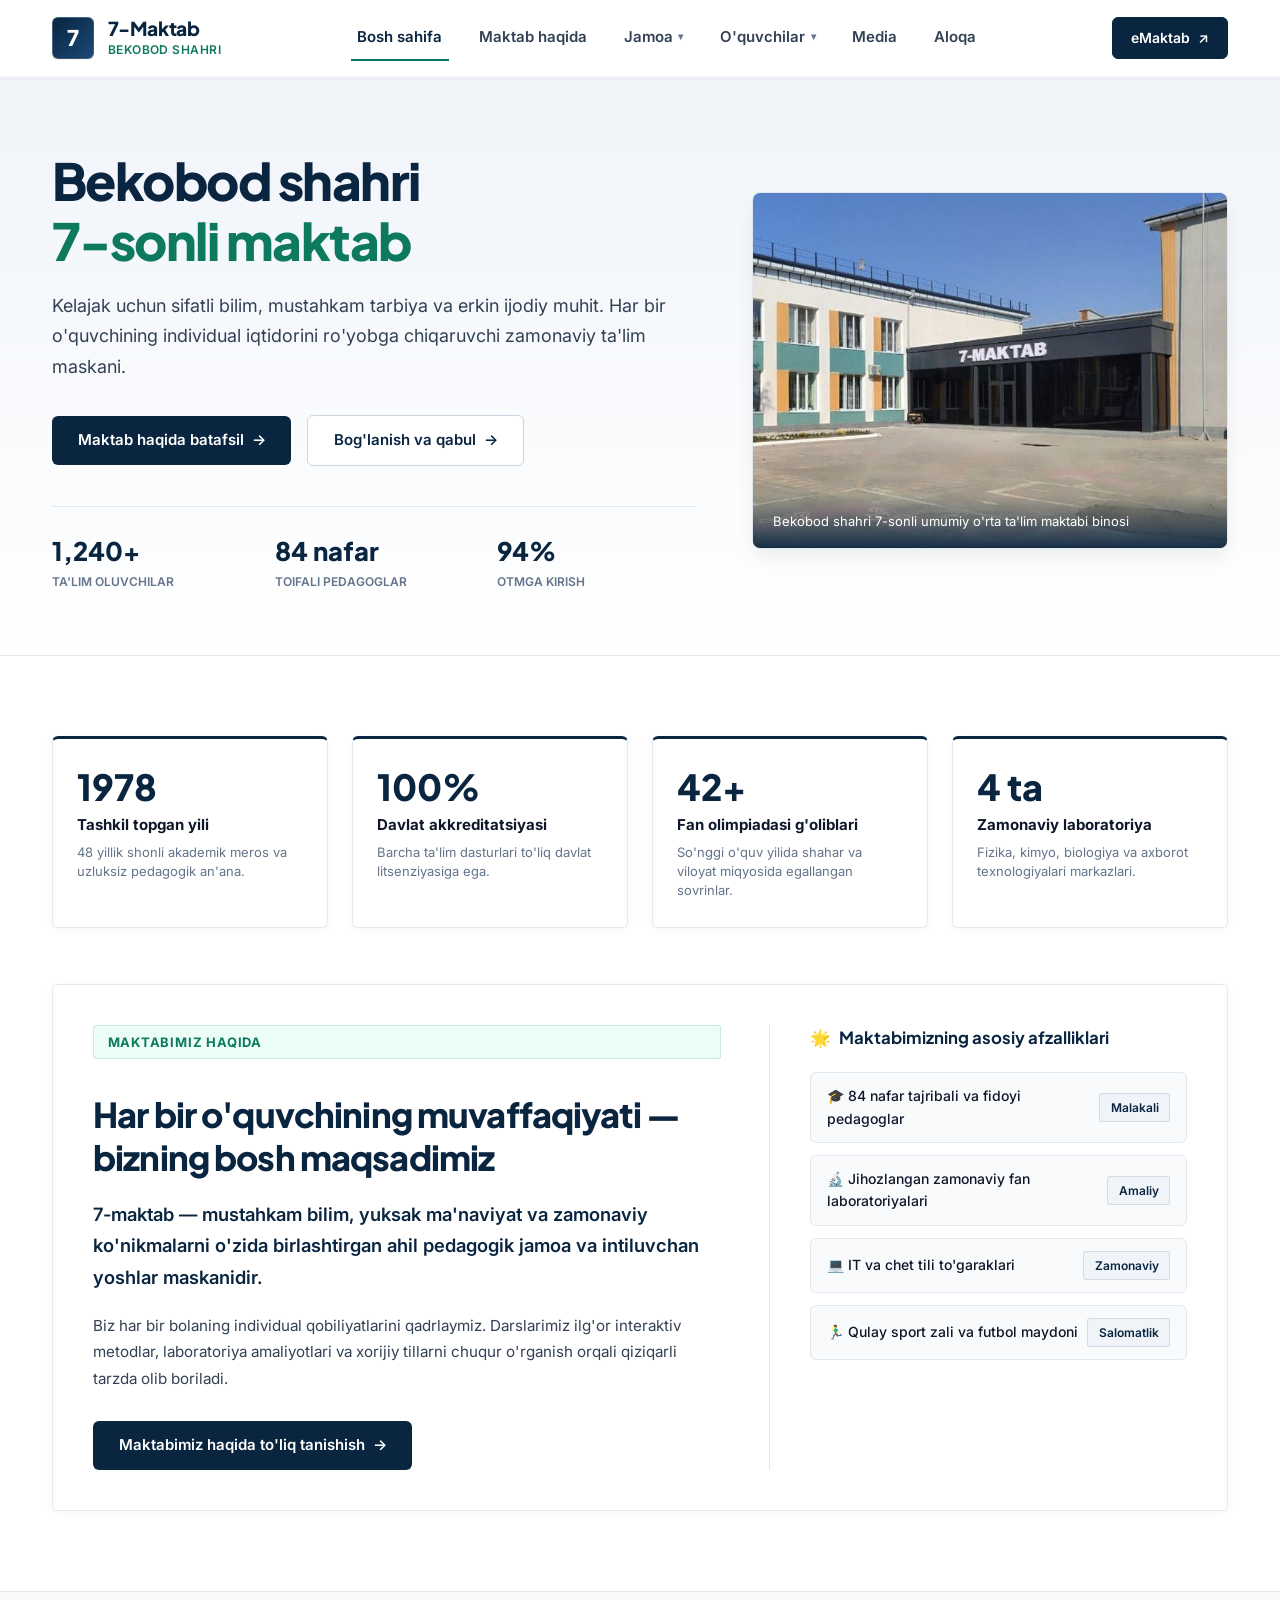
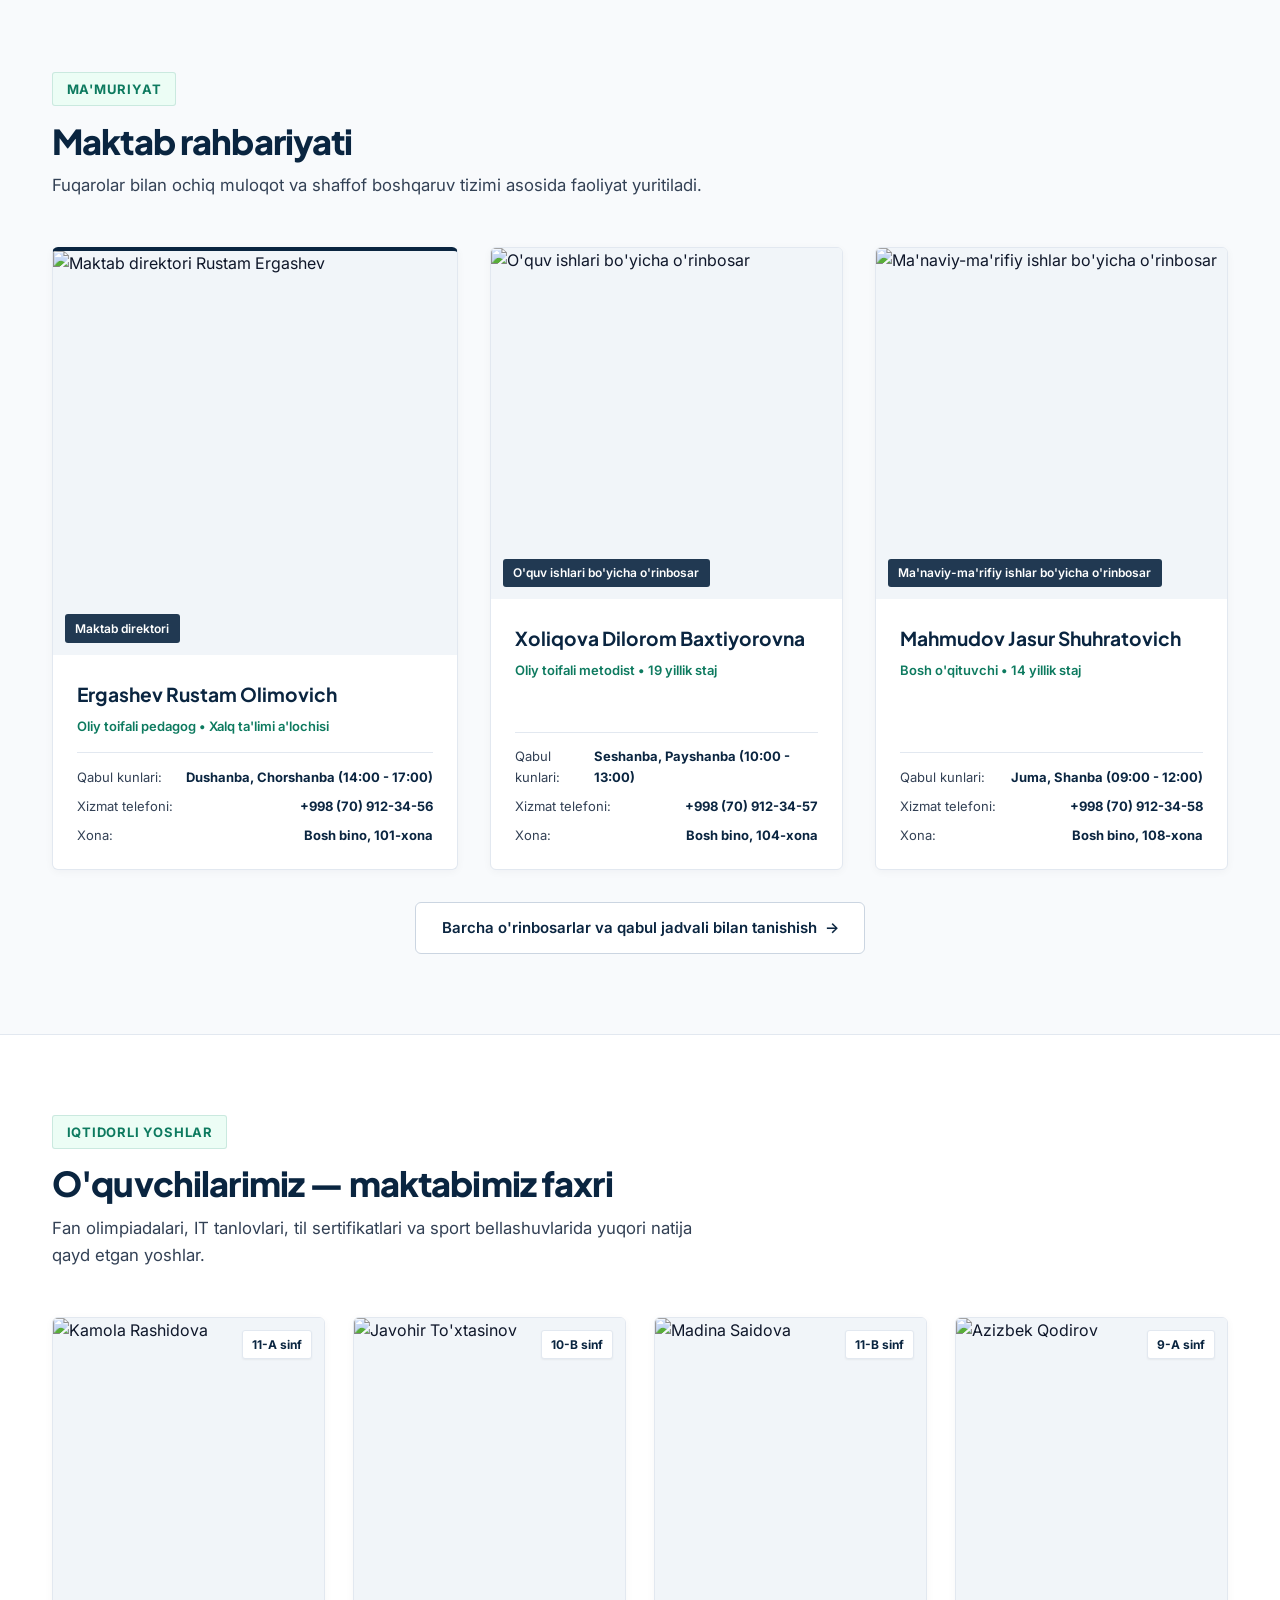
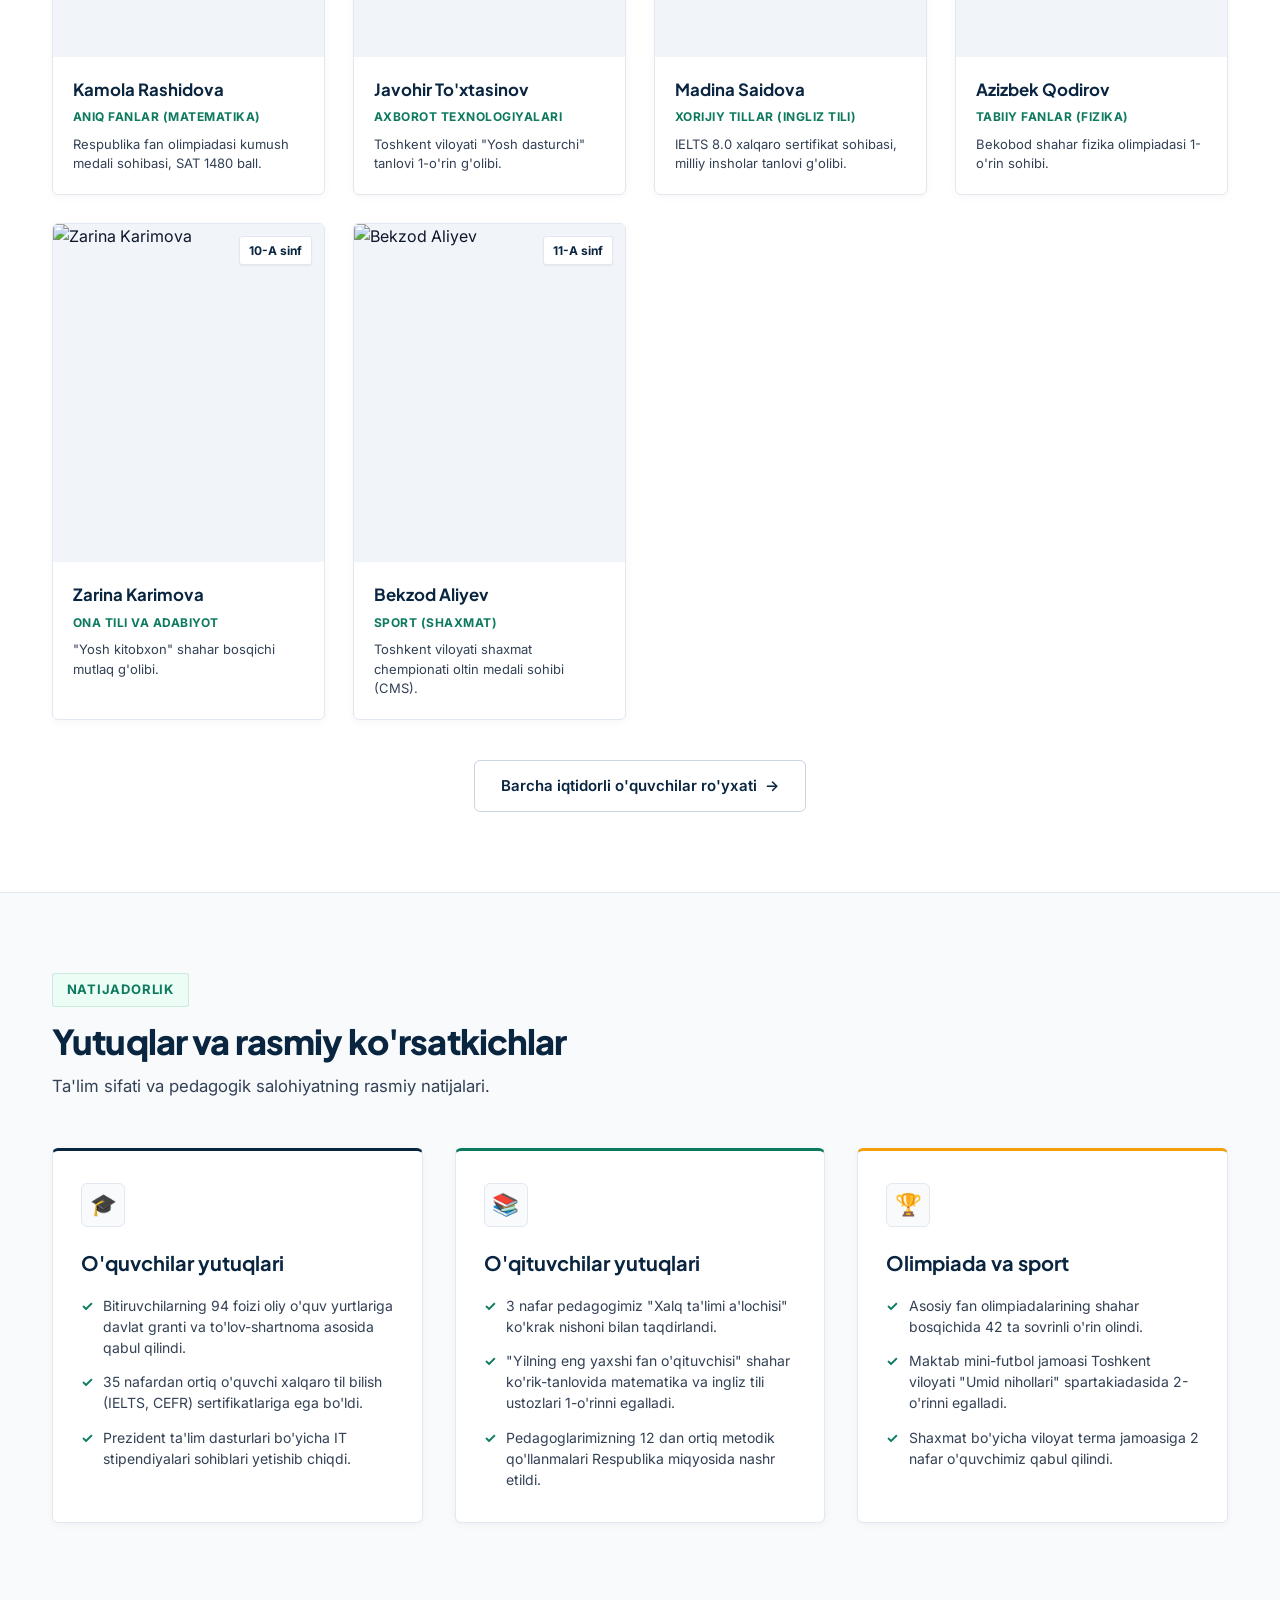
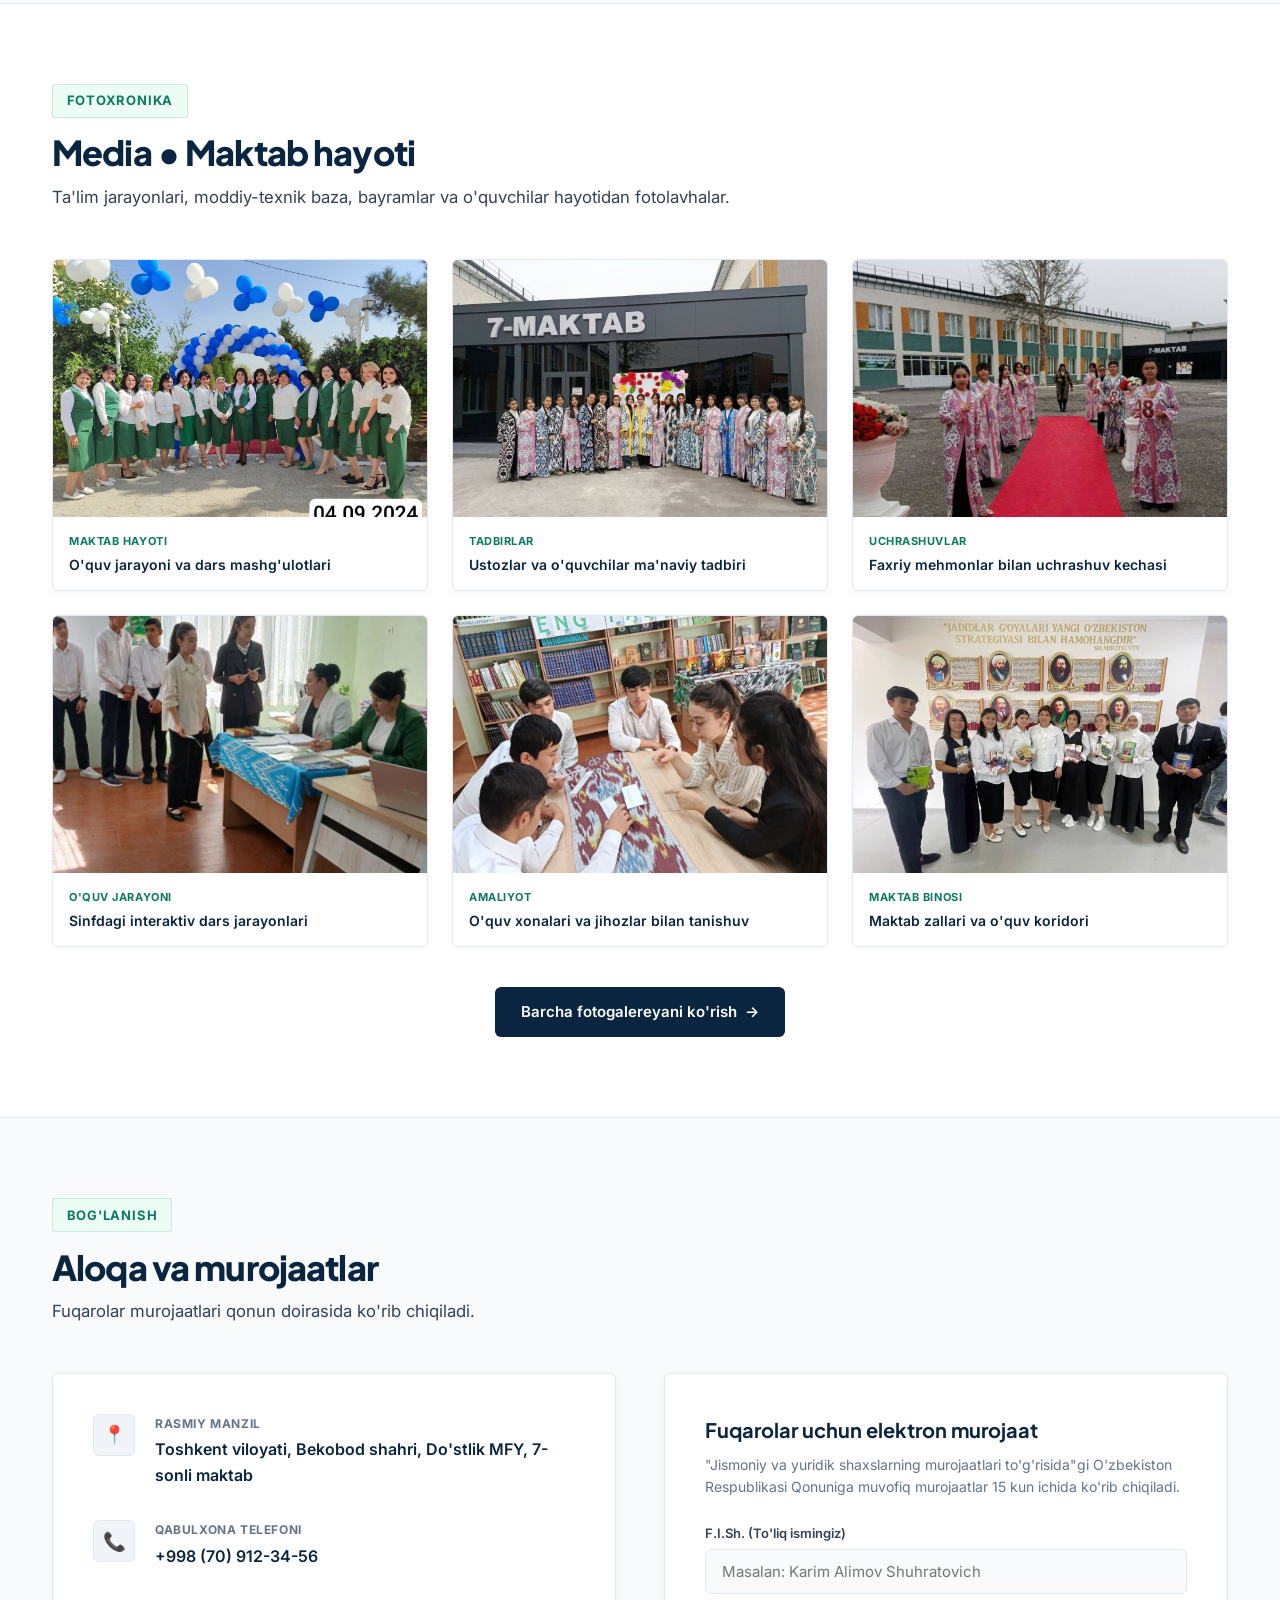
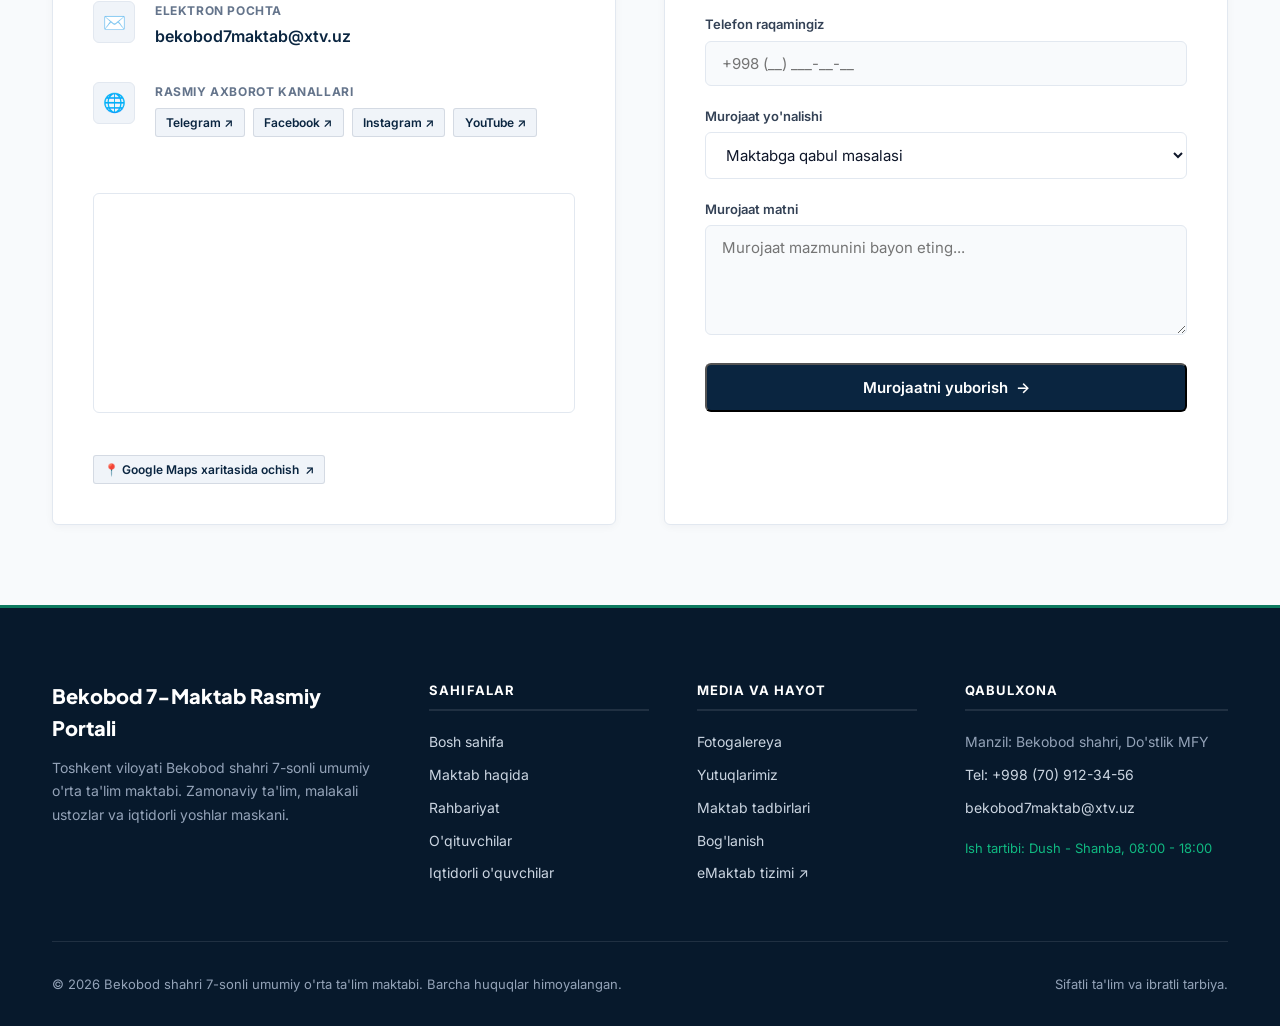
==== commit d4827980: "Maktab vebsaytidagi barcha yangilanishlar va o'zgarishlar" ====
--- a/index.html
+++ b/index.html
@@ -21,38 +21,17 @@
 <body>
 
   <!-- =========================================================================
-       TOP GOVERNMENT BAR
-       ========================================================================= -->
-  <div class="top-gov-bar">
-    <div class="site-container top-gov-inner">
-      <div class="gov-portal-badge">
-        <span class="gov-flag-icon"></span>
-        <span>O'zbekiston Respublikasi Maktabgacha va maktab ta'limi vazirligi tasarrufidagi</span>
-      </div>
-      <div class="top-gov-links">
-        <span class="top-gov-link">
-          <span>Ishonch telefoni:</span>
-          <a href="tel:1006" class="gov-hotline">1006</a>
-        </span>
-        <span class="top-gov-link">
-          <span>Maktab ID: <strong>7-BEK-UZ</strong></span>
-        </span>
-      </div>
-    </div>
-  </div>
-
-  <!-- =========================================================================
        1. NAVBAR
        Logo | Bosh sahifa | Maktab haqida | Jamoa ▾ | O‘quvchilar ▾ | Media | Aloqa | eMaktab
        ========================================================================= -->
   <header class="site-header" id="header">
     <div class="site-container header-inner">
-      <!-- Logo with Emblem -->
+      <!-- Logo -->
       <a href="index.html" class="brand-box" aria-label="Bosh sahifa">
-        <div class="emblem-icon">🇺🇿</div>
+        <div class="school-logo-badge">7</div>
         <div class="brand-text">
           <span class="brand-main">7-Maktab</span>
-          <span class="brand-sub">Bekobod shahri &bull; Davlat portali</span>
+          <span class="brand-sub">Bekobod shahri</span>
         </div>
       </a>
 
@@ -142,28 +121,23 @@
       <div class="site-container">
         <div class="gov-hero-grid">
           <div class="gov-hero-text">
-            <div class="gov-hero-badge">
-              <span class="circle-marker"></span>
-              <span>Umumiy o'rta ta'lim davlat muassasasi</span>
-            </div>
-
             <h1 class="gov-hero-title">
               Bekobod shahri <br>
-              <span>7-sonli maktab</span> rasmiy portali
+              <span>7-sonli maktab</span>
             </h1>
 
             <p class="gov-hero-lead">
-              Zamonaviy davlat ta'lim standartlari, chuqur intellektual tayyorgarlik va milliy qadriyatlarga tayangan akademik ta'lim muhiti.
+              Kelajak uchun sifatli bilim, mustahkam tarbiya va erkin ijodiy muhit. Har bir o'quvchining individual iqtidorini ro'yobga chiqaruvchi zamonaviy ta'lim maskani.
             </p>
 
             <div class="gov-hero-actions">
               <a href="haqida.html" class="btn-gov-primary">
-                <span>Maktab pasporti va tarixi</span>
+                <span>Maktab haqida batafsil</span>
                 <span>&rarr;</span>
               </a>
               <a href="aloqa.html" class="btn-gov-secondary">
-                <span>Fuqarolarni qabul qilish</span>
-                <span>&#128197;</span>
+                <span>Bog'lanish va qabul</span>
+                <span>&rarr;</span>
               </a>
             </div>
 
@@ -183,15 +157,15 @@
             </div>
           </div>
 
-          <!-- Hero Image Panel -->
+          <!-- Hero Image Panel (Faqat maktab binosi) -->
           <div class="hero-photo-panel">
             <img 
-              src="rasmlar/480328134_122145293906498253_6584458723317994049_n.jpg" 
-              alt="Bekobod 7-maktab o'quv jarayoni va jamoasi"
+              src="rasmlar/475509366_122138280656498253_2559412016377025080_n.jpg" 
+              alt="Bekobod shahri 7-maktab binosi"
               loading="eager"
             >
             <div class="hero-photo-caption">
-              Bekobod shahri 7-sonli umumiy o'rta ta'lim maktabi
+              Bekobod shahri 7-sonli umumiy o'rta ta'lim maktabi binosi
             </div>
           </div>
         </div>
@@ -231,48 +205,48 @@
           </div>
         </div>
 
-        <!-- Overview & Hujjatlar -->
+        <!-- Overview & Maktab Hayoti -->
         <div class="about-overview-grid">
           <div class="about-text-col">
-            <span class="section-tag">Muassasa faoliyati</span>
-            <h2 class="section-title">Ta'lim sifatini ta'minlash — davlat siyosatining ustuvor yo'nalishi</h2>
+            <span class="section-tag">Maktabimiz haqida</span>
+            <h2 class="section-title">Har bir o'quvchining muvaffaqiyati — bizning bosh maqsadimiz</h2>
             <p class="about-text-lead">
-              7-maktab Bekobod shahrining yetakchi umumta'lim muassasalaridan biri bo'lib, o'quvchilarga chuqurlashtirilgan bilim berish va ularni davlat oliy ta'lim muassasalariga maqsadli yo'naltirishga xizmat qiladi.
+              7-maktab — mustahkam bilim, yuksak ma'naviyat va zamonaviy ko'nikmalarni o'zida birlashtirgan ahil pedagogik jamoa va intiluvchan yoshlar maskanidir.
             </p>
             <p class="about-text-body">
-              Maktabimizda o'quv jarayoni ilg'or pedagogik texnologiyalar, elektron darsliklar va zamonaviy amaliyot asosida tashkil etilgan. Pedagogik jamoamiz malakali, oliy toifali mutaxassislar hamda xalq ta'limi a'lochilaridan iborat.
+              Biz har bir bolaning individual qobiliyatlarini qadrlaymiz. Darslarimiz ilg'or interaktiv metodlar, laboratoriya amaliyotlari va xorijiy tillarni chuqur o'rganish orqali qiziqarli tarzda olib boriladi.
             </p>
             <div style="margin-top: 0.5rem;">
               <a href="haqida.html" class="btn-gov-primary">
-                <span>Maktab tarixi va pasporti bilan to'liq tanishish</span>
+                <span>Maktabimiz haqida to'liq tanishish</span>
                 <span>&rarr;</span>
               </a>
             </div>
           </div>
 
-          <!-- Me'yoriy-huquqiy hujjatlar -->
+          <!-- Maktab qulayliklari va afzalliklari -->
           <div class="about-documents-col">
             <h3 class="doc-box-title">
-              <span>📄</span>
-              <span>Rasmiy hujjatlar va nizomlar</span>
+              <span>🌟</span>
+              <span>Maktabimizning asosiy afzalliklari</span>
             </h3>
             <div class="doc-list">
-              <a href="haqida.html#nizom" class="doc-item">
-                <span>Maktab ustavi va davlat nizomi</span>
-                <span class="doc-icon">&#128196;</span>
-              </a>
-              <a href="haqida.html#pasport" class="doc-item">
-                <span>Muassasa rasmiy pasporti (2025/2026)</span>
-                <span class="doc-icon">&#128196;</span>
-              </a>
-              <a href="haqida.html#litsenziya" class="doc-item">
-                <span>Davlat ta'lim akkreditatsiyasi guvohnomasi</span>
-                <span class="doc-icon">&#128196;</span>
-              </a>
-              <a href="haqida.html#odob-axloq" class="doc-item">
-                <span>O'quvchilarning ichki tartib-qoidalari</span>
-                <span class="doc-icon">&#128196;</span>
-              </a>
+              <div class="doc-item">
+                <span>🎓 84 nafar tajribali va fidoyi pedagoglar</span>
+                <span class="badge-verified">Malakali</span>
+              </div>
+              <div class="doc-item">
+                <span>🔬 Jihozlangan zamonaviy fan laboratoriyalari</span>
+                <span class="badge-verified">Amaliy</span>
+              </div>
+              <div class="doc-item">
+                <span>💻 IT va chet tili to'garaklari</span>
+                <span class="badge-verified">Zamonaviy</span>
+              </div>
+              <div class="doc-item">
+                <span>🏃‍♂️ Qulay sport zali va futbol maydoni</span>
+                <span class="badge-verified">Salomatlik</span>
+              </div>
             </div>
           </div>
         </div>
@@ -784,13 +758,8 @@
         <div>
           <div class="footer-brand-title">Bekobod 7-Maktab Rasmiy Portali</div>
           <p class="footer-brand-desc">
-            Toshkent viloyati Bekobod shahri 7-sonli umumiy o'rta ta'lim maktabining rasmiy axborot manbasi. Barcha ma'lumotlar davlat ta'lim standartlariga muvofiq joylashtirilgan.
+            Toshkent viloyati Bekobod shahri 7-sonli umumiy o'rta ta'lim maktabi. Zamonaviy ta'lim, malakali ustozlar va iqtidorli yoshlar maskani.
           </p>
-          <div style="display: flex; gap: 0.5rem;">
-            <span class="badge-verified" style="background: rgba(255,255,255,0.1); color: #fff; border-color: rgba(255,255,255,0.2);">
-              Davlat reestri: #7-BEK
-            </span>
-          </div>
         </div>
 
         <!-- Col 2: Sahifalar -->
@@ -805,15 +774,15 @@
           </div>
         </div>
 
-        <!-- Col 3: Media & Hujjatlar -->
+        <!-- Col 3: Media & Hayot -->
         <div>
-          <div class="footer-heading">Media va Hujjatlar</div>
+          <div class="footer-heading">Media va Hayot</div>
           <div class="footer-nav-list">
             <a href="galereya.html">Fotogalereya</a>
-            <a href="haqida.html#nizom">Maktab nizomi</a>
             <a href="oquvchilar.html#yutuqlar">Yutuqlarimiz</a>
-            <a href="aloqa.html">Fuqarolar qabuli</a>
-            <a href="https://emaktab.uz" target="_blank" rel="noopener noreferrer">eMaktab elektron tizimi &nearr;</a>
+            <a href="oquvchilar.html#tadbirlar">Maktab tadbirlari</a>
+            <a href="aloqa.html">Bog'lanish</a>
+            <a href="https://emaktab.uz" target="_blank" rel="noopener noreferrer">eMaktab tizimi &nearr;</a>
           </div>
         </div>
 
@@ -830,8 +799,8 @@
       </div>
 
       <div class="footer-bottom-bar">
-        <div>&copy; 2026 Bekobod shahri 7-sonli umumiy o'rta ta'lim maktabi. Barcha huquqlar qonun bilan himoyalangan.</div>
-        <div>Rasmiy davlat axborot resursi.</div>
+        <div>&copy; 2026 Bekobod shahri 7-sonli umumiy o'rta ta'lim maktabi. Barcha huquqlar himoyalangan.</div>
+        <div>Sifatli ta'lim va ibratli tarbiya.</div>
       </div>
     </div>
   </footer>
--- a/css/style.css
+++ b/css/style.css
@@ -1,4 +1,4 @@
-﻿/* ==========================================================================
+/* ==========================================================================
    7-Maktab RASMIY PORTALI | BEKOBOD SHAHRI
    Uslub: Modern Government / Institutional (Rasmiy davlat muassasasi)
    Palitra: To'q ko'k (#0A2540, #14365D), Zumrad Yashil (#0D7A5F), Oq, Kulrang
@@ -258,17 +258,25 @@
   gap: 0.85rem;
 }
 
-.emblem-icon {
-  width: 44px;
-  height: 44px;
-  border-radius: 50%;
-  background-color: var(--color-gov-blue-subtle);
-  border: 1px solid var(--color-border);
+.top-gov-bar {
+  display: none !important;
+}
+
+.school-logo-badge {
+  width: 42px;
+  height: 42px;
+  border-radius: var(--radius-sm);
+  background: linear-gradient(135deg, var(--color-gov-blue) 0%, #1a4975 100%);
+  color: #ffffff;
   display: flex;
   align-items: center;
   justify-content: center;
-  font-size: 1.5rem;
+  font-family: var(--font-heading);
+  font-size: 1.35rem;
+  font-weight: 800;
   flex-shrink: 0;
+  box-shadow: var(--shadow-sm);
+  border: 1px solid rgba(255, 255, 255, 0.2);
 }
 
 .brand-text {
